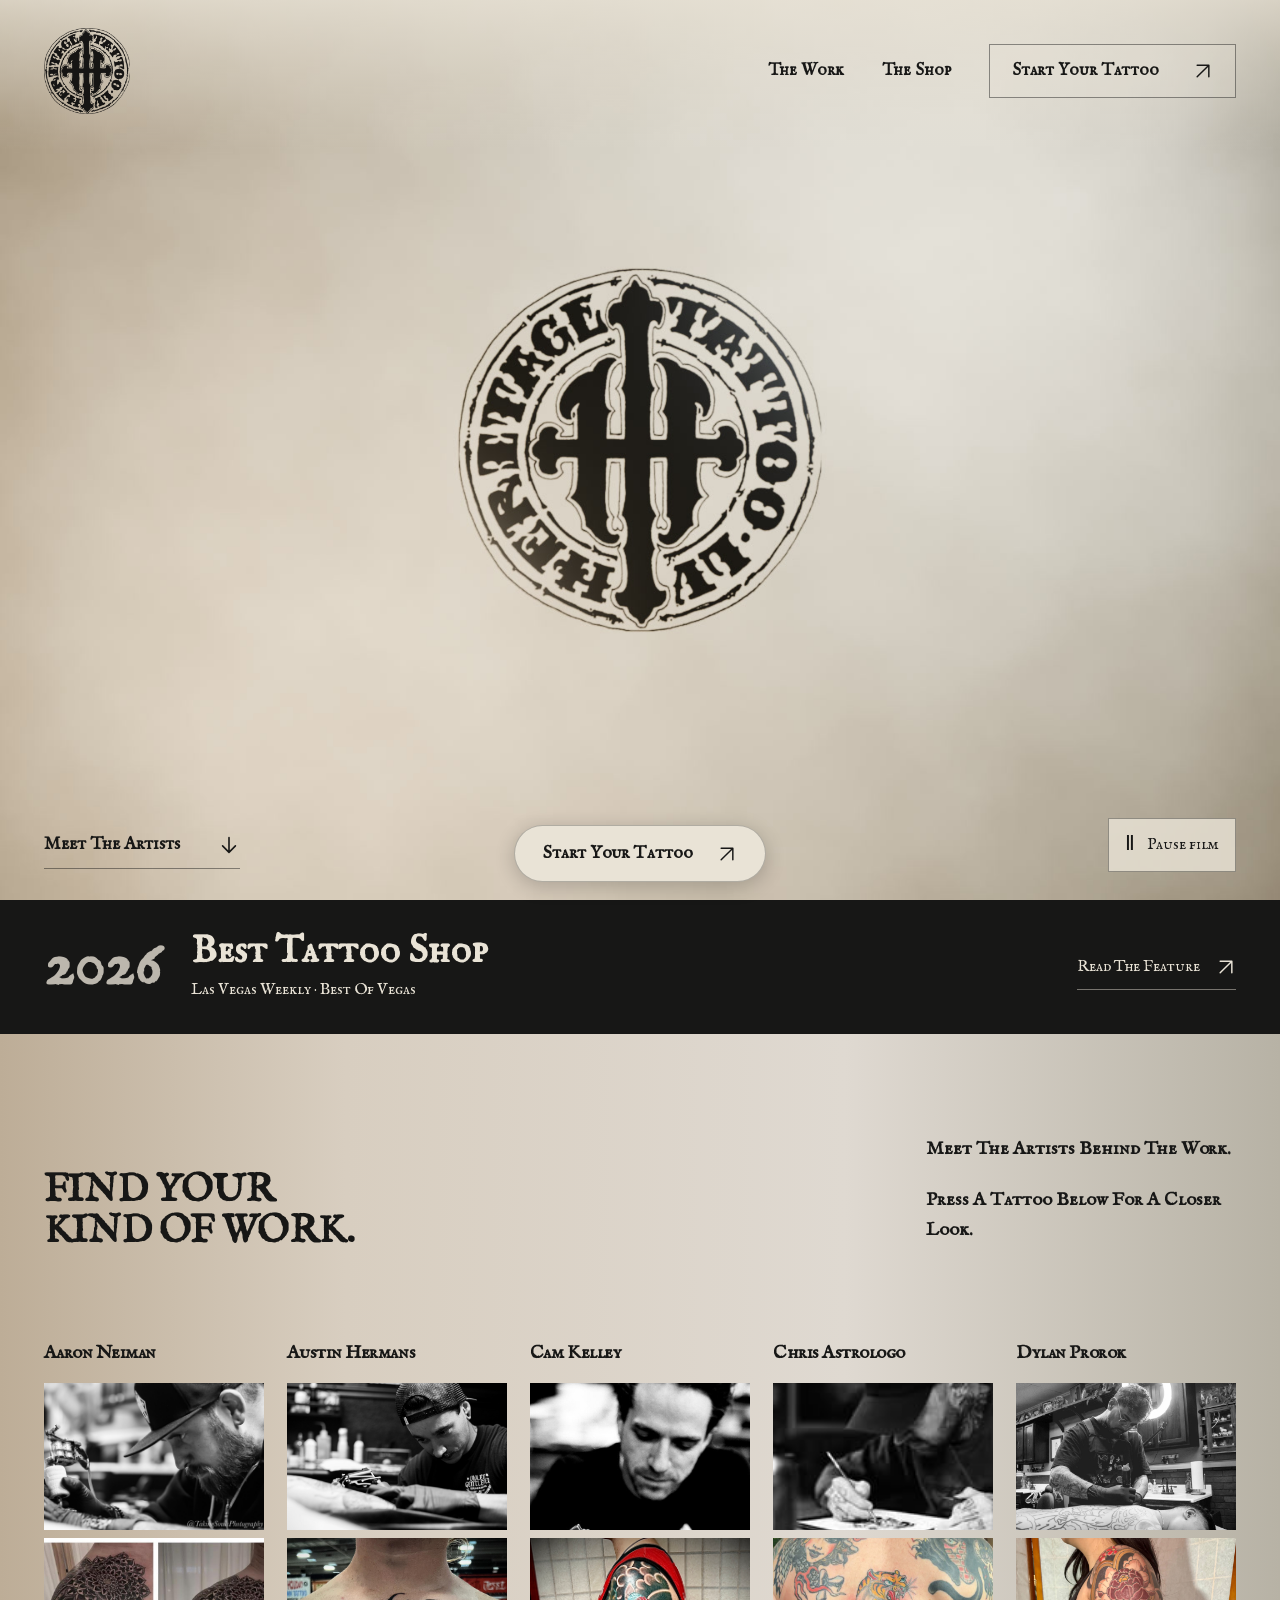
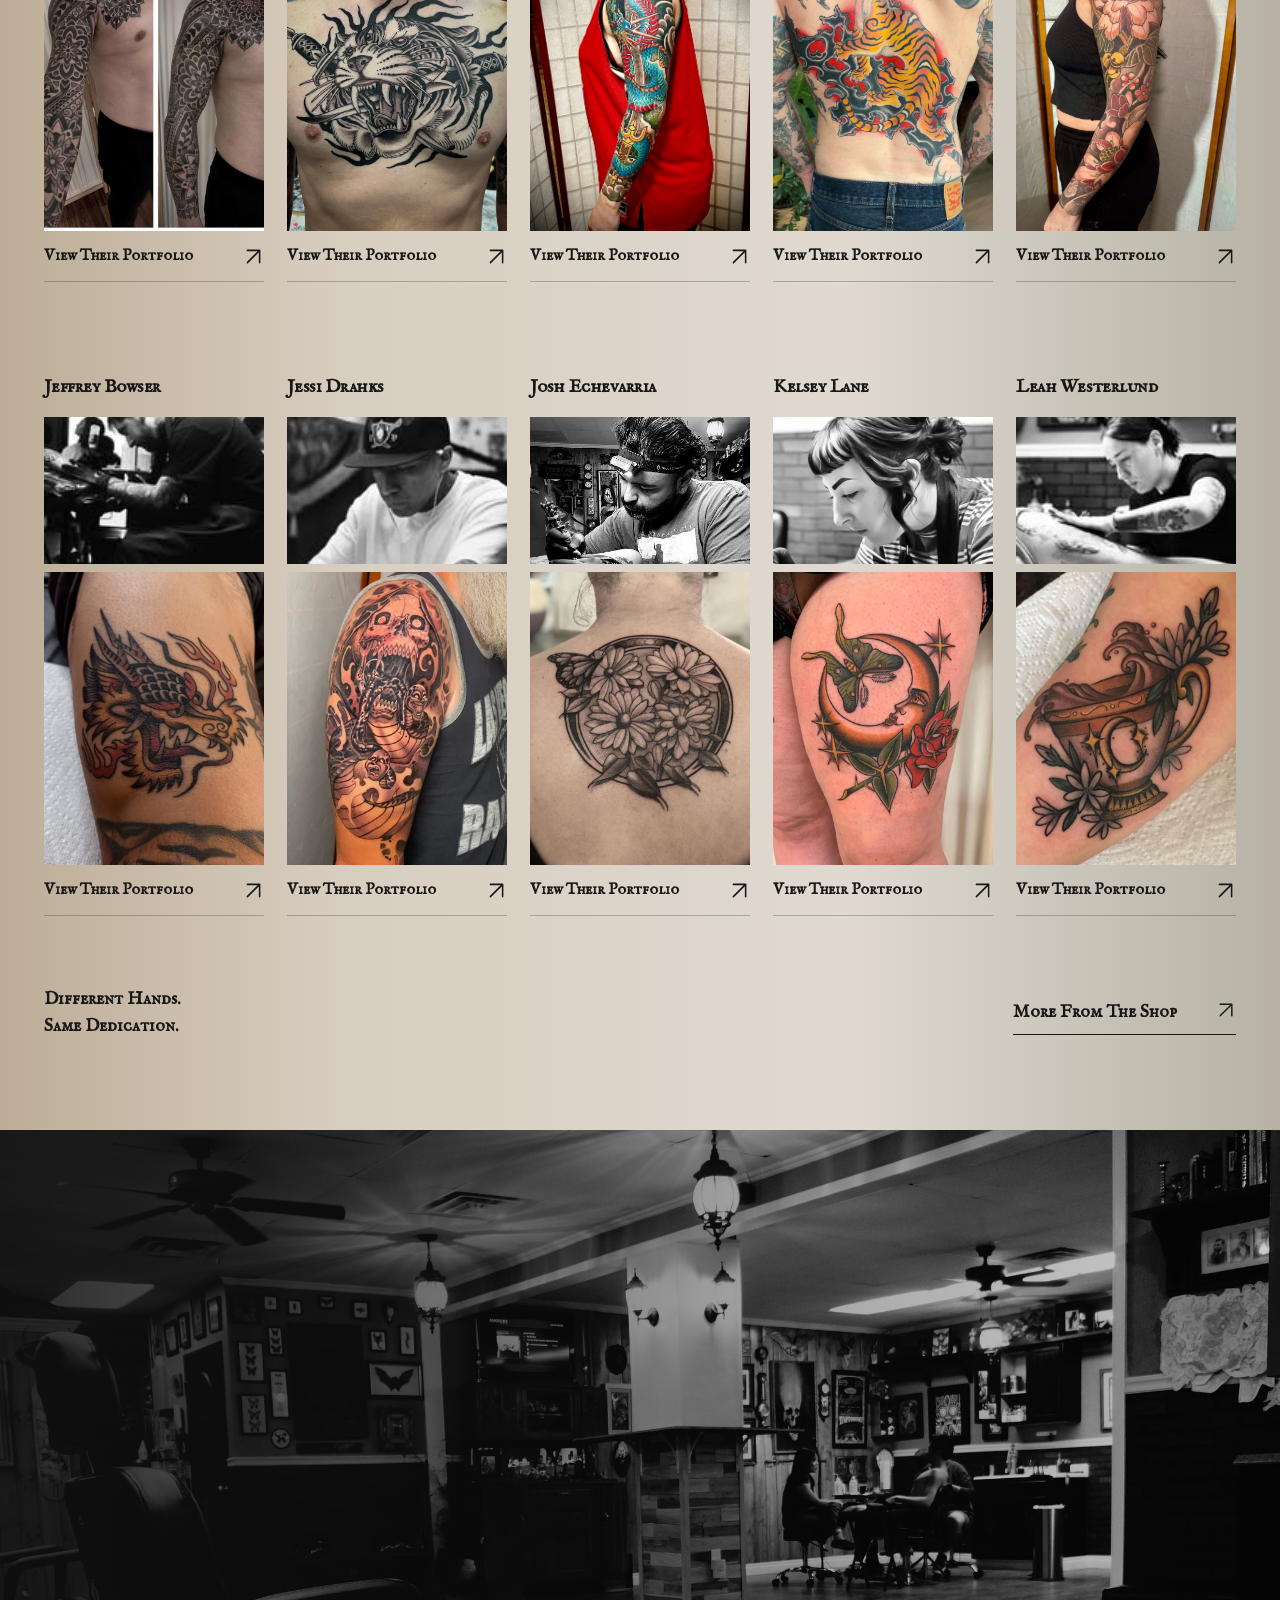
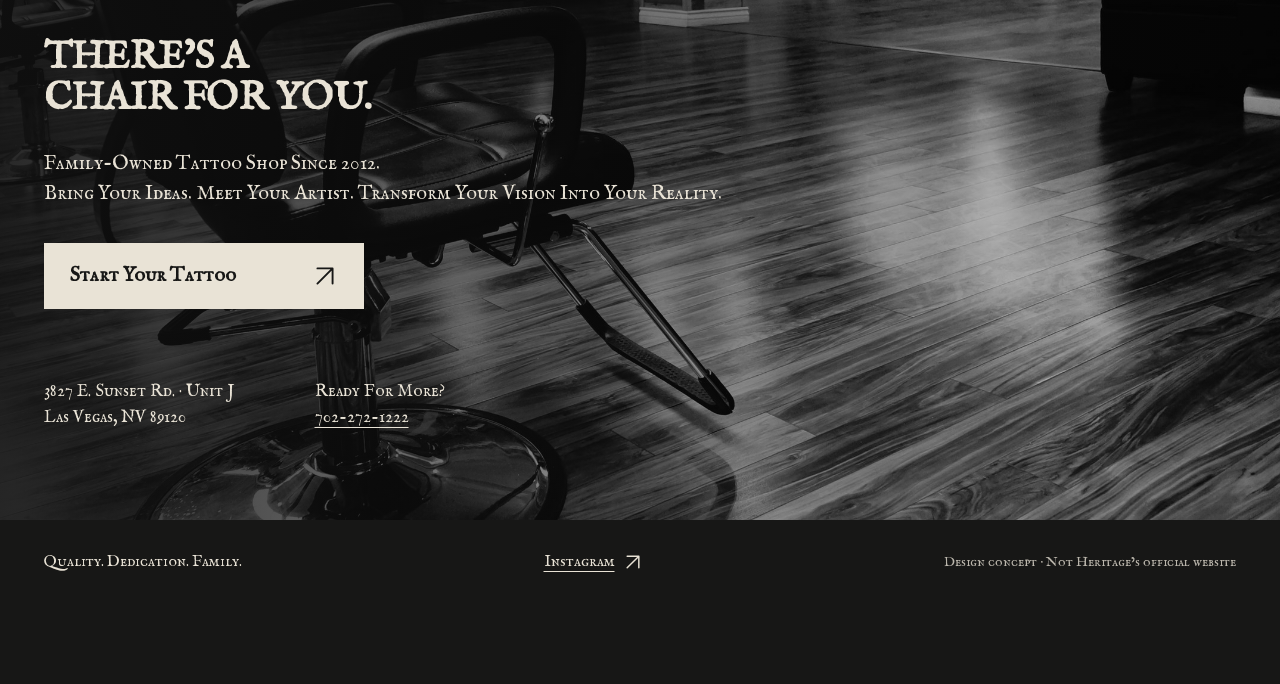
==== index.html @ d1153e32 "Add a padded logo image for shared-link previews" ====
<!doctype html>
<html lang="en">
<head>
  <meta charset="utf-8">
  <meta name="viewport" content="width=device-width, initial-scale=1">
  <meta name="robots" content="noindex,nofollow">
  <meta name="theme-color" content="#171716">
  <title>Heritage Tattoo — Made Here. Worn Forever.</title>
  <meta name="description" content="A cinematic website design concept for Heritage Tattoo, Las Vegas.">
  <meta property="og:type" content="website">
  <meta property="og:site_name" content="Heritage Tattoo">
  <meta property="og:title" content="Heritage Tattoo — Made Here. Worn Forever.">
  <meta property="og:description" content="A cinematic website design concept for Heritage Tattoo, Las Vegas.">
  <meta property="og:url" content="https://heritage.jarrettwroten.com/">
  <meta property="og:image" content="https://heritage.jarrettwroten.com/assets/heritage-share-logo-v1.png">
  <meta property="og:image:secure_url" content="https://heritage.jarrettwroten.com/assets/heritage-share-logo-v1.png">
  <meta property="og:image:type" content="image/png">
  <meta property="og:image:width" content="1730">
  <meta property="og:image:height" content="909">
  <meta property="og:image:alt" content="The complete Heritage Tattoo Las Vegas logo centered on a charcoal background.">
  <meta name="twitter:card" content="summary_large_image">
  <meta name="twitter:title" content="Heritage Tattoo — Made Here. Worn Forever.">
  <meta name="twitter:description" content="A cinematic website design concept for Heritage Tattoo, Las Vegas.">
  <meta name="twitter:image" content="https://heritage.jarrettwroten.com/assets/heritage-share-logo-v1.png">
  <meta name="twitter:image:alt" content="The complete Heritage Tattoo Las Vegas logo centered on a charcoal background.">
  <link rel="icon" href="assets/heritage-logo.png">
  <link rel="preload" href="assets/im-fell-english-sc-400.woff2" as="font" type="font/woff2" crossorigin>
  <link rel="stylesheet" href="styles.css?v=matched-headline-size-20260927">
  <script src="assets/vendor/lenis-1.3.26/dist/lenis.min.js" defer></script>
  <script src="assets/smooth-scroll.js?v=tau-041" defer></script>
  <script src="app.js?v=single-play-film-20260926" defer></script>
</head>
<body>
  <a class="skip-link" href="#work">Skip to the work</a>
  <header class="site-header">
    <a class="brand" href="#top" aria-label="Heritage Tattoo, back to top"><img src="assets/heritage-logo.png" width="590" height="593" alt="Heritage Tattoo Las Vegas"></a>
    <nav aria-label="Main navigation">
      <a href="#work">The Work</a>
      <a href="#visit">The Shop</a>
      <a class="booking-link" href="https://heritagetattoolv.com/book" target="_blank" rel="noopener">Start Your Tattoo <svg class="icon-arrow" viewBox="0 0 24 24" aria-hidden="true" focusable="false"><path d="M5 19 19 5M5 5h14v14"/></svg></a>
    </nav>
  </header>
  <main id="top">
    <section class="opening-film" aria-labelledby="opening-title">
      <div class="film-stage">
        <video id="opening-film" class="opening-film-media" autoplay muted playsinline preload="auto" controls poster="assets/opening-film/heritage-ink-poster.jpg" aria-label="An original animated ink film forming Heritage Tattoo’s official mark on paper">
          <source src="assets/opening-film/heritage-ink-opening.mp4" type="video/mp4">
        </video>
        <div class="film-top-shade" aria-hidden="true"></div>
        <div class="film-title">
          <h1 id="opening-title">MADE HERE.<br>WORN FOREVER.</h1>
          <p>Custom Tattooing in Las Vegas.<br>Quality. Dedication. Family.</p>
        </div>
        <div class="film-actions">
          <a href="#work">Meet The Artists <svg class="icon-arrow" viewBox="0 0 24 24" aria-hidden="true" focusable="false"><path d="M12 4v16m-7-7 7 7 7-7"/></svg></a>
          <button class="film-toggle" type="button" aria-label="Pause opening film" aria-pressed="false" hidden><span class="film-state-icon" aria-hidden="true">Ⅱ</span><span class="film-state-label">Pause film</span></button>
        </div>
      </div>
    </section>

    <div class="work-passage">
    <aside class="award" aria-label="Las Vegas Weekly award recognition">
      <a class="award-link" href="https://lasvegasweekly.com/news/2026/aug/27/best-tattoo-shop-heritage-tattoo/" target="_blank" rel="noopener" aria-label="Read Las Vegas Weekly’s 2026 Best Tattoo Shop recognition for Heritage Tattoo">
        <span class="award-year">2026</span>
        <span class="award-copy"><strong>Best Tattoo Shop</strong><span>Las Vegas Weekly · Best Of Vegas</span></span>
        <span class="award-source">Read The Feature <svg class="icon-arrow" viewBox="0 0 24 24" aria-hidden="true" focusable="false"><path d="M5 19 19 5M5 5h14v14"/></svg></span>
      </a>
    </aside>

    <section class="work" id="work" aria-labelledby="work-title">
      <img class="work-logo" src="assets/heritage-logo.png" width="590" height="593" alt="" aria-hidden="true">
      <div class="work-intro">
        <h2 id="work-title">FIND YOUR<br>KIND OF WORK.</h2>
        <div><p>Meet The Artists Behind The Work.</p><p>Press A Tattoo Below For A Closer Look.</p></div>
      </div>
      <div class="artist-grid">
        <article class="artist" aria-labelledby="artist-aaron">
          <h3 id="artist-aaron">Aaron Neiman</h3>
          <img class="artist-portrait" src="assets/artist-aaron.jpg" alt="Aaron Neiman concentrating on a tattoo" width="1920" height="1281" loading="lazy">
          <div class="artist-work">
            <button class="artist-detail" type="button" data-art="assets/aaron-4.jpg" data-caption="Ornamental sleeve — Aaron Neiman" aria-label="View Aaron Neiman’s ornamental sleeve in detail">
              <img src="assets/aaron-4.jpg" alt="Two views of a black ornamental sleeve by Aaron Neiman" width="911" height="916" loading="lazy">
            </button>
            <a class="artist-portfolio" href="https://heritagetattoolv.com/aaron" rel="noreferrer" aria-label="View Aaron Neiman’s portfolio">View Their Portfolio <svg class="icon-arrow" viewBox="0 0 24 24" aria-hidden="true" focusable="false"><path d="M5 19 19 5M5 5h14v14"/></svg></a>
          </div>
        </article>
        <article class="artist" aria-labelledby="artist-austin">
          <h3 id="artist-austin">Austin Hermans</h3>
          <img class="artist-portrait" src="assets/artists/austin-hermans-site-original.jpg" alt="Austin Hermans working on a tattoo" width="2894" height="1926" loading="lazy">
          <div class="artist-work">
            <button class="artist-detail" type="button" data-art="assets/artists/austin-hermans-work.jpg" data-caption="Tiger and swords — Austin Hermans" aria-label="View Austin Hermans’s tiger and swords chest tattoo in detail">
              <img src="assets/artists/austin-hermans-work.jpg" alt="A bold tiger and swords chest tattoo by Austin Hermans" width="1440" height="1644" loading="lazy">
            </button>
            <a class="artist-portfolio" href="https://www.instagram.com/okayaustinart/" rel="noreferrer" aria-label="View Austin Hermans’s portfolio">View Their Portfolio <svg class="icon-arrow" viewBox="0 0 24 24" aria-hidden="true" focusable="false"><path d="M5 19 19 5M5 5h14v14"/></svg></a>
          </div>
        </article>
        <article class="artist" aria-labelledby="artist-cam">
          <h3 id="artist-cam">Cam Kelley</h3>
          <img class="artist-portrait" style="object-position:50% 0%" src="assets/artists/cam-kelley-portrait.jpg" alt="Cam Kelley concentrating on his tattoo work" width="585" height="883" loading="lazy">
          <div class="artist-work">
            <button class="artist-detail" type="button" data-art="assets/artists/cam-kelley-work-jpeg.jpg" data-caption="Japanese dragon sleeve — Cam Kelley" aria-label="View Cam Kelley’s dragon sleeve in detail">
              <img src="assets/artists/cam-kelley-work-jpeg.jpg" alt="A turquoise and red Japanese dragon sleeve by Cam Kelley" width="1878" height="2504" loading="lazy">
            </button>
            <a class="artist-portfolio" href="https://www.cameronkelleytattoo.com/portfolio" rel="noreferrer" aria-label="View Cam Kelley’s portfolio">View Their Portfolio <svg class="icon-arrow" viewBox="0 0 24 24" aria-hidden="true" focusable="false"><path d="M5 19 19 5M5 5h14v14"/></svg></a>
          </div>
        </article>
        <article class="artist" aria-labelledby="artist-chris">
          <h3 id="artist-chris">Chris Astrologo</h3>
          <img class="artist-portrait" src="assets/artists/chris-astrologo-portrait-instagram.jpg" alt="Chris Astrologo drawing, from Heritage’s named artist highlight" width="150" height="150" loading="lazy">
          <div class="artist-work">
            <button class="artist-detail" type="button" data-art="assets/artists/chris-astrologo-work-tiger.jpg" data-caption="Tiger and rocks — Chris Astrologo" aria-label="View Chris Astrologo’s tiger back tattoo in detail">
              <img src="assets/artists/chris-astrologo-work-tiger.jpg" alt="An orange tiger, black rocks and red background tattooed on a back by Chris Astrologo" width="720" height="960" loading="lazy">
            </button>
            <a class="artist-portfolio" href="https://www.instagram.com/chrisastrologo/" rel="noreferrer" aria-label="View Chris Astrologo’s portfolio">View Their Portfolio <svg class="icon-arrow" viewBox="0 0 24 24" aria-hidden="true" focusable="false"><path d="M5 19 19 5M5 5h14v14"/></svg></a>
          </div>
        </article>
        <article class="artist" aria-labelledby="artist-dylan">
          <h3 id="artist-dylan">Dylan Prorok</h3>
          <img class="artist-portrait" src="assets/artists/dylan-prorok-portrait.webp" alt="Dylan Prorok tattooing at Heritage" width="1500" height="1000" loading="lazy">
          <div class="artist-work">
            <button class="artist-detail" type="button" data-art="assets/artists/dylan-prorok-work.jpg" data-caption="Peony and cherry blossom sleeve — Dylan Prorok" aria-label="View Dylan Prorok’s peony and cherry blossom sleeve in detail">
              <img src="assets/artists/dylan-prorok-work.jpg" alt="A peony and cherry blossom sleeve by Dylan Prorok" width="1536" height="2048" loading="lazy">
            </button>
            <a class="artist-portfolio" href="https://www.dylanprorok.com/portfolio" rel="noreferrer" aria-label="View Dylan Prorok’s portfolio">View Their Portfolio <svg class="icon-arrow" viewBox="0 0 24 24" aria-hidden="true" focusable="false"><path d="M5 19 19 5M5 5h14v14"/></svg></a>
          </div>
        </article>
        <article class="artist" aria-labelledby="artist-jeffrey">
          <h3 id="artist-jeffrey">Jeffrey Bowser</h3>
          <img class="artist-portrait" src="assets/artists/jeffrey-bowser-portrait-instagram.jpg" alt="Jeffrey Bowser at work, from Heritage’s named artist highlight" width="150" height="150" loading="lazy">
          <div class="artist-work">
            <button class="artist-detail" type="button" data-art="assets/artists/jeffrey-bowser-work-dragon.jpg" data-caption="Golden dragon — Jeffrey Bowser" aria-label="View Jeffrey Bowser’s golden dragon tattoo in detail">
              <img src="assets/artists/jeffrey-bowser-work-dragon.jpg" alt="A golden, red and black dragon head tattoo by Jeffrey Bowser" width="720" height="960" loading="lazy">
            </button>
            <a class="artist-portfolio" href="https://www.instagram.com/jckbtattoos/" rel="noreferrer" aria-label="View Jeffrey Bowser’s portfolio">View Their Portfolio <svg class="icon-arrow" viewBox="0 0 24 24" aria-hidden="true" focusable="false"><path d="M5 19 19 5M5 5h14v14"/></svg></a>
          </div>
        </article>
        <article class="artist" aria-labelledby="artist-jessi">
          <h3 id="artist-jessi">Jessi Drahks</h3>
          <img class="artist-portrait" style="object-position:50% 20%" src="assets/artists/jessi-drahks-portrait-thumb.jpg" alt="Jessi Drahks at work, from Heritage’s named artist highlight" width="150" height="150" loading="lazy">
          <div class="artist-work">
            <button class="artist-detail" type="button" data-art="assets/artists/jessi-drahks-work-candidate.jpg" data-caption="Reaper and snake cover-up — Jessi Drahks" aria-label="View Jessi Drahks’s reaper and snake tattoo in detail">
              <img src="assets/artists/jessi-drahks-work-candidate.jpg" alt="A black-and-gray reaper and snake upper-arm tattoo by Jessi Drahks" width="720" height="1280" loading="lazy">
            </button>
            <a class="artist-portfolio" href="https://www.instagram.com/jessi.drahks/" rel="noreferrer" aria-label="View Jessi Drahks’s portfolio">View Their Portfolio <svg class="icon-arrow" viewBox="0 0 24 24" aria-hidden="true" focusable="false"><path d="M5 19 19 5M5 5h14v14"/></svg></a>
          </div>
        </article>
        <article class="artist" aria-labelledby="artist-josh">
          <h3 id="artist-josh">Josh Echevarria</h3>
          <img class="artist-portrait" style="object-position:50% 20%" src="assets/artists/josh-echevarria-portrait.jpeg" alt="Josh Echevarria, also known as Josh Etch, tattooing" width="439" height="530" loading="lazy">
          <div class="artist-work">
            <button class="artist-detail" type="button" data-art="assets/artists/josh-echevarria-work.jpeg" data-caption="Flowers and butterfly — Josh Echevarria" aria-label="View Josh Echevarria’s floral back tattoo in detail">
              <img src="assets/artists/josh-echevarria-work.jpeg" alt="A floral and butterfly upper-back tattoo by Josh Echevarria" width="842" height="916" loading="lazy">
            </button>
            <a class="artist-portfolio" href="https://heritagetattoolv.com/josh" rel="noreferrer" aria-label="View Josh Echevarria’s portfolio">View Their Portfolio <svg class="icon-arrow" viewBox="0 0 24 24" aria-hidden="true" focusable="false"><path d="M5 19 19 5M5 5h14v14"/></svg></a>
          </div>
        </article>
        <article class="artist" aria-labelledby="artist-kelsey">
          <h3 id="artist-kelsey">Kelsey Lane</h3>
          <img class="artist-portrait" style="object-position:50% 20%" src="assets/artist-kelsey.jpg" alt="Kelsey Lane tattooing at Heritage" width="480" height="640" loading="lazy">
          <div class="artist-work">
            <button class="artist-detail" type="button" data-art="assets/kelsey-2.jpg" data-caption="Moon, moth & rose — Kelsey Lane" aria-label="View Kelsey Lane’s moon, moth and rose tattoo in detail">
              <img src="assets/kelsey-2.jpg" alt="A crescent moon, moth and rose tattoo by Kelsey Lane" width="687" height="916" loading="lazy">
            </button>
            <a class="artist-portfolio" href="https://heritagetattoolv.com/kelsey" rel="noreferrer" aria-label="View Kelsey Lane’s portfolio">View Their Portfolio <svg class="icon-arrow" viewBox="0 0 24 24" aria-hidden="true" focusable="false"><path d="M5 19 19 5M5 5h14v14"/></svg></a>
          </div>
        </article>
        <article class="artist" aria-labelledby="artist-leah">
          <h3 id="artist-leah">Leah Westerlund</h3>
          <img class="artist-portrait" src="assets/artists/leah-portrait-highlight-150.jpg" alt="Leah Westerlund at work, from Heritage’s named artist highlight" width="150" height="150" loading="lazy">
          <div class="artist-work">
            <button class="artist-detail" type="button" data-art="assets/artists/leah-work-jasmine-tea-full.jpg" data-caption="Jasmine tea — Leah Westerlund" aria-label="View Leah Westerlund’s jasmine tea tattoo in detail">
              <img src="assets/artists/leah-work-jasmine-tea-full.jpg" alt="A gold teacup with jasmine flowers tattooed by Leah Westerlund" width="1440" height="1440" loading="lazy">
            </button>
            <a class="artist-portfolio" href="https://www.instagram.com/westerlund.tattoos/" rel="noreferrer" aria-label="View Leah Westerlund’s portfolio">View Their Portfolio <svg class="icon-arrow" viewBox="0 0 24 24" aria-hidden="true" focusable="false"><path d="M5 19 19 5M5 5h14v14"/></svg></a>
          </div>
        </article>
      </div>
      <div class="work-outro"><p>Different Hands.<br>Same Dedication.</p><a href="https://www.instagram.com/heritagetattoolv/" target="_blank" rel="noopener">More From The Shop <svg class="icon-arrow" viewBox="0 0 24 24" aria-hidden="true" focusable="false"><path d="M5 19 19 5M5 5h14v14"/></svg></a></div>
    </section>

    </div>

    <section class="visit" id="visit" aria-labelledby="visit-title">
      <img class="visit-photo" src="assets/shop-chair.jpg" alt="The chairs, artwork and working space inside Heritage Tattoo" width="2500" height="1661" loading="lazy">
      <div class="visit-copy">
        <h2 id="visit-title">THERE’S A<br>CHAIR FOR YOU.</h2>
        <p>Family-Owned Tattoo Shop Since 2012.<br> Bring Your Ideas. Meet Your Artist. Transform Your Vision Into Your Reality.</p>
        <a class="primary-action" href="https://heritagetattoolv.com/book" target="_blank" rel="noopener">Start Your Tattoo <svg class="icon-arrow" viewBox="0 0 24 24" aria-hidden="true" focusable="false"><path d="M5 19 19 5M5 5h14v14"/></svg></a>
        <div class="visit-details"><address>3827 E. Sunset Rd. · Unit J<br>Las Vegas, NV 89120</address><p>Ready For More?<br><a href="tel:+17022721222">702-272-1222</a></p></div>
      </div>
    </section>
  </main>
  <footer><p>Quality. Dedication. Family.</p><a href="https://www.instagram.com/heritagetattoolv/" target="_blank" rel="noopener">Instagram <svg class="icon-arrow" viewBox="0 0 24 24" aria-hidden="true" focusable="false"><path d="M5 19 19 5M5 5h14v14"/></svg></a><span>Design concept · Not Heritage’s official website</span></footer>
  <a class="floating-booking" href="https://heritagetattoolv.com/book" target="_blank" rel="noopener">Start Your Tattoo <svg class="icon-arrow" viewBox="0 0 24 24" aria-hidden="true" focusable="false"><path d="M5 19 19 5M5 5h14v14"/></svg></a>
  <dialog class="art-dialog" aria-labelledby="detail-caption"><button class="dialog-close" type="button" aria-label="Close artwork detail">Close <span aria-hidden="true">×</span></button><img alt=""><p id="detail-caption"></p></dialog>
</body>
</html>
---- styles.css ----
@font-face{font-family:Barlow;src:url('assets/barlow-400.ttf') format('truetype');font-weight:400;font-display:swap}
@font-face{font-family:Barlow;src:url('assets/barlow-600.ttf') format('truetype');font-weight:600;font-display:swap}
@font-face{font-family:Barlow;src:url('assets/barlow-700.ttf') format('truetype');font-weight:700;font-display:swap}
@font-face{font-family:'Barlow Condensed';src:url('assets/barlow-condensed-700.ttf') format('truetype');font-weight:700;font-display:swap}
@font-face{font-family:'IM Fell English SC';src:url('assets/im-fell-english-sc-400.woff2') format('woff2');font-style:normal;font-weight:400;font-display:swap}
:root{--ink:#171716;--paper:#e9e3d6;--red:#9e3024;--gutter:clamp(24px,3.4vw,72px);--headline-size:clamp(30.22px,3.022vw,59.18px);color-scheme:dark}
*{box-sizing:border-box}
html{scroll-behavior:auto;scroll-padding-top:105px;scroll-padding-bottom:110px}
body{margin:0;background:var(--ink);color:var(--paper);font:400 18px/1.5 'IM Fell English SC',Georgia,serif;-webkit-font-smoothing:antialiased}
body:has(dialog[open]){overflow:hidden}
button,a{-webkit-tap-highlight-color:transparent}
button,input{font:inherit}
button{color:inherit}
a{color:inherit;text-decoration:none}
.icon-arrow{display:inline-block;width:20px;height:20px;flex-shrink:0;vertical-align:-.15em;fill:none;stroke:currentColor;stroke-width:1.75;stroke-linecap:round;stroke-linejoin:round}
button{cursor:pointer}
a:focus-visible,button:focus-visible{outline:2px solid #fff;outline-offset:6px}
button{border:0}
img{max-width:100%;display:block}
p{margin:0}
.film-title p,.work-intro>div,.work-outro,.visit-copy>p,.visit-details,.award-copy>span,.award-source,footer>p,.art-dialog>p{font-family:'IM Fell English SC',Georgia,serif}
h1,h2{font-family:'IM Fell English SC',Georgia,serif;font-weight:700;line-height:1.05;letter-spacing:-.015em;margin:0}
.skip-link{position:fixed;top:12px;left:12px;padding:12px 20px;background:var(--paper);color:var(--ink);z-index:100;transform:translateY(-150%)}
.skip-link:focus{transform:none}
.site-header{position:absolute;z-index:20;top:0;left:0;width:100%;padding:28px var(--gutter);display:flex;align-items:center;justify-content:space-between;gap:28px}
.brand{display:block;flex-shrink:0;width:86px}
.brand img{width:100%;height:auto}
nav{display:flex;align-items:center;gap:38px;font-size:17px;font-weight:600}
nav a{white-space:nowrap}
nav a:not(.booking-link){padding:12px 0;border-bottom:1px solid transparent;transition:border-color .2s}
nav a:not(.booking-link):hover{border-color:var(--paper)}
.booking-link{border:1px solid #e9e3d68c;padding:13px 22px;display:flex;gap:34px;align-items:center;background:#1717163b}
.booking-link:hover{background:var(--paper);color:var(--ink)}
.work-passage{background:linear-gradient(90deg,#bdad97 0%,#d8cec0 27%,#dfd9d1 66%,#b7b2a5 100%);color:var(--ink)}
.work{position:relative;isolation:isolate;clip-path:inset(0);padding:100px var(--gutter) 90px;background:transparent;color:var(--ink)}
/* Viewport-fixed, but painted only inside this section; content scrolls above it. */
.work-logo{position:fixed;left:50%;top:50%;width:min(70vw,64vh,560px);max-width:none;height:auto;transform:translate(-50%,-50%);filter:invert(1);opacity:.14;z-index:-1;pointer-events:none;user-select:none}
.work a:focus-visible,.work button:focus-visible{outline-color:var(--ink)}
.work-intro{display:flex;align-items:flex-end;justify-content:space-between;gap:60px;margin-bottom:66px}
.work-intro h2{font-size:var(--headline-size);line-height:1.05;max-width:65%}
.work-intro>div{max-width:310px;font-size:19px;font-weight:700;line-height:1.6;padding-bottom:7px}
.work-intro p+p{margin-top:20px}
.artist-grid{display:grid;grid-template-columns:repeat(5,minmax(0,1fr));column-gap:clamp(18px,1.8vw,34px);row-gap:70px}
.artist{min-width:0}
.artist h3{font:600 clamp(19px,1.4vw,26px)/1.25 'IM Fell English SC',Georgia,serif;letter-spacing:-.025em;margin:0 0 17px;min-height:2.5em;display:flex;align-items:flex-end}
.artist-portrait{width:100%;height:auto;aspect-ratio:3/2;object-fit:cover;filter:grayscale(1);background:#d8d2c5}
.artist-work{display:block;width:100%;background:none;padding:0;margin-top:8px;text-align:left;color:var(--ink)}
.artist-detail{display:block;width:100%;padding:0;background:none}
.artist-detail>img{display:block;width:100%;height:auto;aspect-ratio:3/4;object-fit:cover;object-position:50% 50%;background:#d8d2c5}
.artist-portfolio{display:flex;justify-content:space-between;align-items:center;font-size:16px;font-weight:600;padding:13px 0;border-bottom:1px solid #17171640;min-height:48px}
.artist-portfolio>.icon-arrow{width:21px;height:21px;transition:transform .2s}
.artist-portfolio:hover>.icon-arrow{transform:translate(3px,-3px)}
.artist-portfolio:hover{border-color:var(--ink)}
.work-outro{margin-top:70px;display:flex;justify-content:space-between;gap:30px;align-items:center;font-size:18px;font-weight:700}
.work-outro a{border-bottom:1px solid var(--ink);padding:8px 0}
.work-outro a .icon-arrow{margin-left:35px}
.visit{min-height:930px;height:110svh;position:relative;display:flex;align-items:flex-end;padding:90px var(--gutter);overflow:hidden;isolation:isolate}
.visit-photo{position:absolute;inset:0;width:100%;height:100%;object-fit:cover;object-position:60% 50%;z-index:-2}
.visit:after{content:'';position:absolute;inset:0;z-index:-1;background:linear-gradient(90deg,#101010e5, #10101060 60%,#10101035)}
.visit h2{font-size:var(--headline-size);line-height:1.05}
.visit-copy>p{margin-top:30px;font-size:20px;line-height:1.5}
.primary-action{background:var(--paper);color:var(--ink);display:inline-flex;align-items:center;justify-content:space-between;gap:76px;padding:18px 26px;margin-top:34px;font-size:20px;font-weight:600;transition:background .2s,color .2s}
.primary-action:hover{background:#b34233;color:#fff}
.primary-action .icon-arrow{width:26px;height:26px}
.visit-details{display:flex;gap:80px;margin-top:70px;font-size:17px;line-height:1.5}
address{font-style:normal}
.visit-details a{text-decoration:underline;text-underline-offset:5px}
footer{padding:30px var(--gutter) calc(110px + env(safe-area-inset-bottom,0px));display:flex;justify-content:space-between;align-items:center;gap:26px;font-size:16px}
footer span{font-size:14px;color:#bcb7ad}
footer a{display:inline-flex;align-items:center;gap:8px;text-decoration:underline;text-underline-offset:5px}
.art-dialog{position:fixed;inset:0;width:100vw;max-width:none;height:100svh;max-height:none;margin:0;padding:65px 30px 25px;border:0;background:#151514;color:var(--paper)}
.art-dialog[open]{display:flex;flex-direction:column;align-items:center;justify-content:center;gap:18px}
.art-dialog::backdrop{background:#151514}
.art-dialog>img{max-height:calc(100svh - 150px);max-width:100%;width:auto;height:auto;object-fit:contain}
.art-dialog>p{font-size:17px;text-align:center}
.dialog-close{position:absolute;right:30px;top:15px;font-size:18px;display:flex;align-items:center;gap:24px;min-height:44px;padding:0 14px;background:none}
.dialog-close span{font-size:34px}
@media(max-width:1100px){.brand{width:70px}nav{gap:24px}.work-intro{gap:40px}.work-intro>div{max-width:260px;font-size:18px}.artist-grid{grid-template-columns:repeat(3,minmax(0,1fr));gap:45px 24px}.artist h3{font-size:22px}.visit{height:100svh;min-height:800px}}
@media(max-width:700px){
  html{scroll-padding-top:20px}
  .site-header{padding:20px;gap:15px}.brand{width:64px}nav{gap:18px;font-size:16px}nav>a:first-child,nav>a:nth-child(2){display:none}.booking-link{padding:11px 16px;gap:25px}
  .work{padding:70px 23px 55px}.work-intro{display:block;margin-bottom:44px}.work-intro h2{max-width:100%;line-height:1.05}.work-intro>div{max-width:100%;font-size:18px;margin-top:25px}.work-intro p+p{margin-top:12px}
  .artist-grid{grid-template-columns:repeat(2,minmax(0,1fr));gap:34px 16px}.artist h3{font-size:18px;margin-bottom:12px;min-height:2.5em}.artist-work{margin-top:6px}.artist-portfolio{font-size:16px;padding:10px 0;gap:4px}.artist-portfolio>.icon-arrow{width:20px;height:20px}
  .work-outro{margin-top:40px;align-items:start;flex-direction:column;gap:18px;font-size:17px}.work-outro p{max-width:230px}
  .visit{min-height:860px;height:110svh;padding:65px 23px}.visit-photo{object-position:29% 50%}.visit:after{background:linear-gradient(#10101040,#101010a8 28%,#101010e0)}.visit-copy>p{font-size:18px;margin-top:25px}.primary-action{font-size:18px;margin-top:28px;width:100%;padding:16px 21px}.visit-details{display:block;margin-top:40px;font-size:16px}.visit-details p{margin-top:20px}
  footer{padding:28px 23px calc(110px + env(safe-area-inset-bottom,0px));align-items:flex-start;flex-wrap:wrap;font-size:16px;gap:18px}footer span{flex-basis:100%;font-size:14px}
  .art-dialog{padding:70px 16px 25px}.art-dialog>p{font-size:16px}.dialog-close{right:14px}
}

/* The first beat is one authored full-screen film. No photo compositor. */
.site-header{color:var(--ink)}
.site-header .brand img{filter:invert(1)}
.site-header .booking-link{border-color:#17171675;background:#e9e3d62e}
.site-header .booking-link:hover{background:var(--ink);color:var(--paper)}
.site-header nav a:not(.booking-link):hover{border-color:var(--ink)}
.opening-film{background:var(--paper);color:var(--ink);position:relative;overflow-anchor:none}
.film-stage{position:relative;height:100svh;min-height:680px;overflow:hidden;isolation:isolate}
.opening-film-media{display:block;position:absolute;inset:0;width:100%;height:100%;object-fit:cover;object-position:50% 50%;z-index:-2}
.film-top-shade{position:absolute;inset:0 0 auto;height:150px;background:linear-gradient(#e9e3d6cc,transparent);z-index:-1;pointer-events:none}
.film-title{position:absolute;left:var(--gutter);bottom:118px;max-width:45%;opacity:0;transition:opacity .35s linear}
.film-resolved .film-title{opacity:1}
.film-title h1{font-size:var(--headline-size);line-height:1.05}
.film-title p{font-size:18px;line-height:1.5;margin-top:22px}
.film-actions{position:absolute;left:var(--gutter);right:var(--gutter);bottom:28px;display:flex;align-items:center;justify-content:space-between;gap:24px}
.film-actions>a{display:flex;align-items:center;gap:38px;min-height:48px;border-bottom:1px solid #17171675;font-size:18px;font-weight:600}
.film-actions>a .icon-arrow{width:22px;height:22px}
.film-toggle{display:flex;align-items:center;gap:12px;font-size:16px;min-height:48px;padding:11px 16px;background:#e9e3d6cf;border:1px solid #17171665;color:var(--ink)}
.film-toggle[hidden]{display:none}
.film-state-icon{font-size:20px}
.opening-film :focus-visible,.site-header :focus-visible{outline-color:var(--ink)}
@media(max-width:850px){
  :root{--headline-size:25.18px}
  .film-stage{min-height:660px}
  .film-title{left:24px;right:24px;bottom:96px;max-width:none}
  .film-title h1{line-height:1.05}
  .film-title p{font-size:16px;line-height:1.4;margin-top:12px}
  .film-actions{left:24px;right:24px;top:108px;bottom:auto;gap:15px}
  .film-actions>a{font-size:16px;gap:15px}
  .film-toggle{font-size:16px;padding:10px 12px;gap:9px}
}

/* The award leads into the artists without covering the opening film. */
.award{background:var(--ink);color:var(--paper);padding:32px var(--gutter)}
.award-link{display:grid;grid-template-columns:auto 1fr auto;align-items:center;gap:30px;max-width:1440px;margin:auto}
.award-year{font:700 64px/1 'IM Fell English SC',Georgia,serif;color:#bcb7ad}
.award-copy{display:flex;flex-direction:column;gap:6px}
.award-copy strong{font:700 clamp(30px,3vw,44px)/1.05 'IM Fell English SC',Georgia,serif}
.award-copy>span{font-size:16px}
.award-source{display:inline-flex;align-items:center;gap:16px;font-size:16px;padding:10px 0;border-bottom:1px solid #e9e3d675}
.award-link:hover .award-source{border-color:var(--paper)}
.floating-booking{position:fixed;z-index:40;left:50%;bottom:calc(18px + env(safe-area-inset-bottom,0px));transform:translateX(-50%);display:inline-flex;align-items:center;justify-content:center;gap:24px;min-height:56px;max-width:calc(100vw - 40px);padding:14px 28px;border:1px solid #17171645;border-radius:999px;background:var(--paper);color:var(--ink);font-size:18px;font-weight:600;white-space:nowrap;box-shadow:0 4px 20px #0003;transition:background .2s,color .2s}
.floating-booking:hover{background:var(--ink);color:var(--paper);border-color:var(--paper)}
.floating-booking:focus-visible{outline-color:var(--red);outline-offset:4px}
body:has(dialog[open]) .floating-booking{visibility:hidden;pointer-events:none}
@media(max-width:700px){
  .award{padding:28px 23px}
  .award-link{grid-template-columns:auto 1fr;gap:14px 20px}
  .award-year{font-size:52px}
  .award-copy strong{font-size:30px}
  .award-source{grid-column:1/-1;justify-self:start}
  .film-title{bottom:calc(80px + env(safe-area-inset-bottom,0px))}
  .floating-booking{bottom:calc(12px + env(safe-area-inset-bottom,0px));font-size:17px;gap:22px;min-height:54px;padding:13px 25px}
}
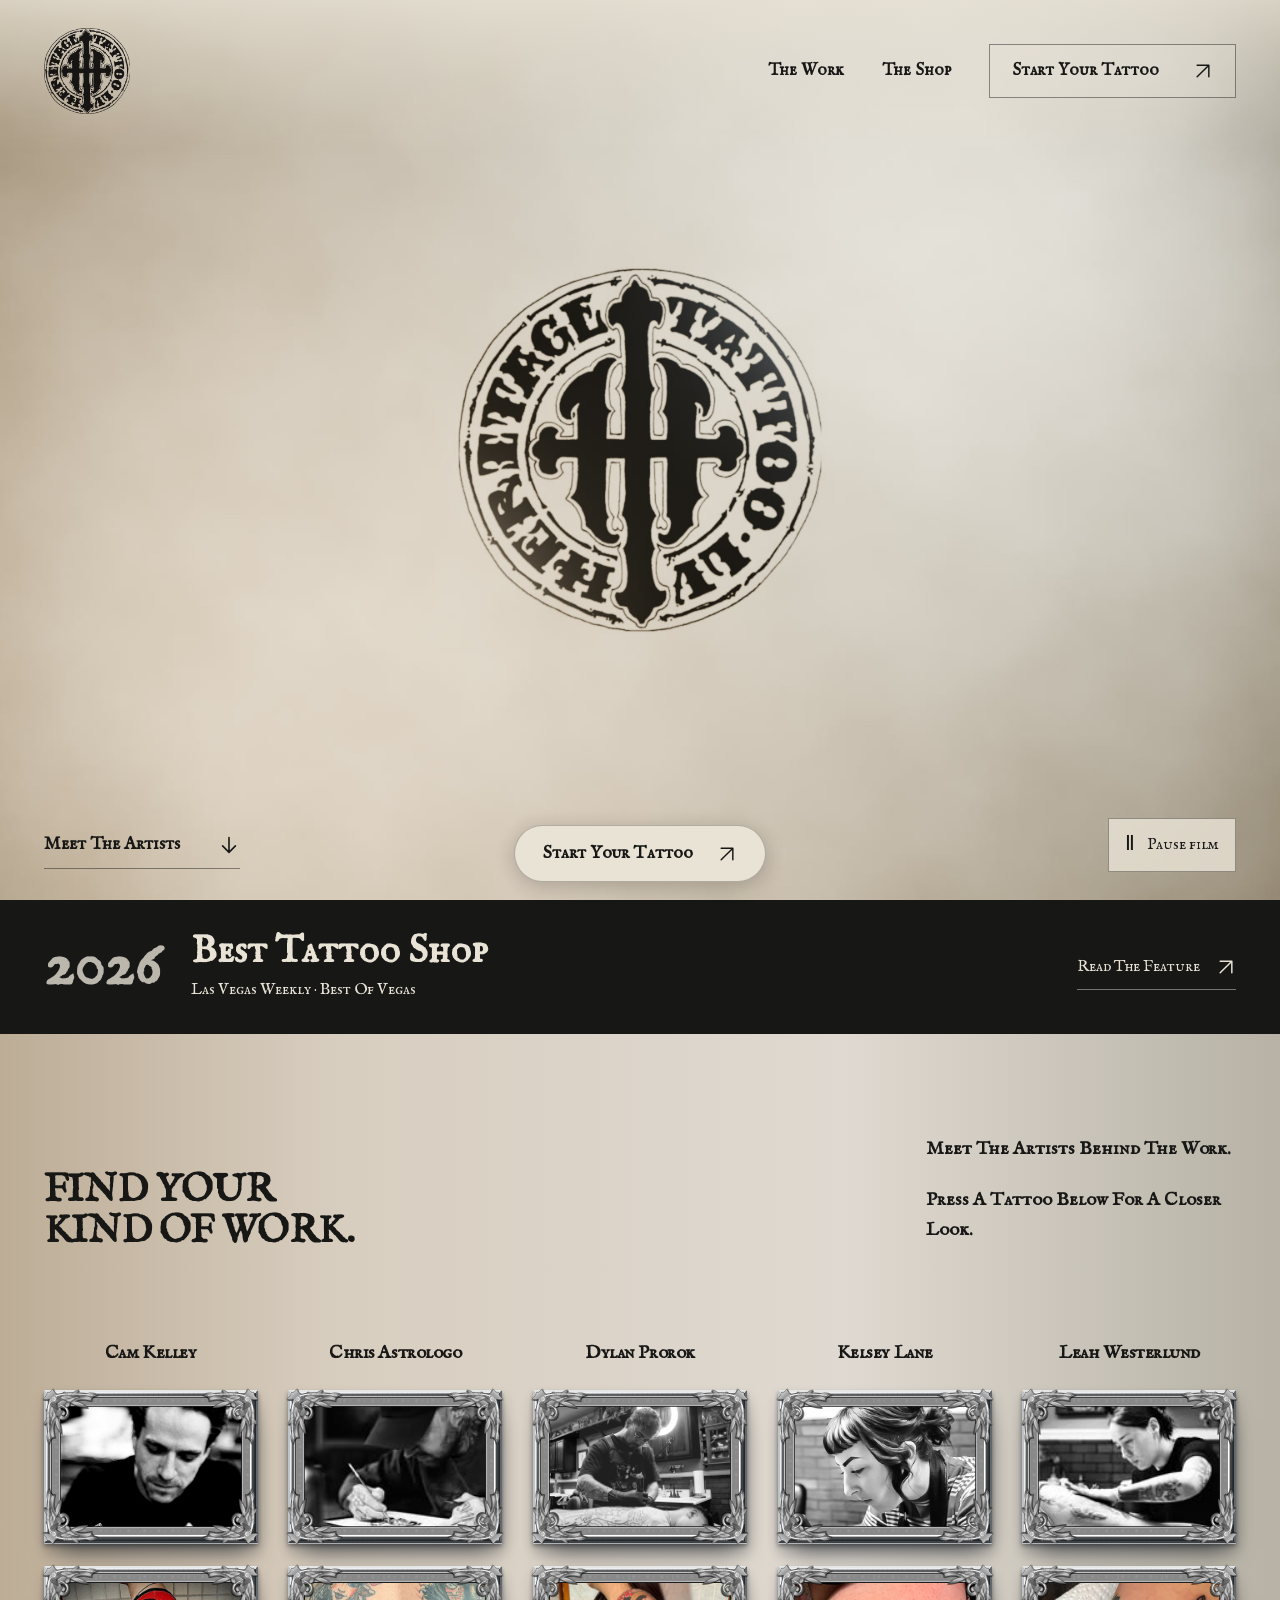
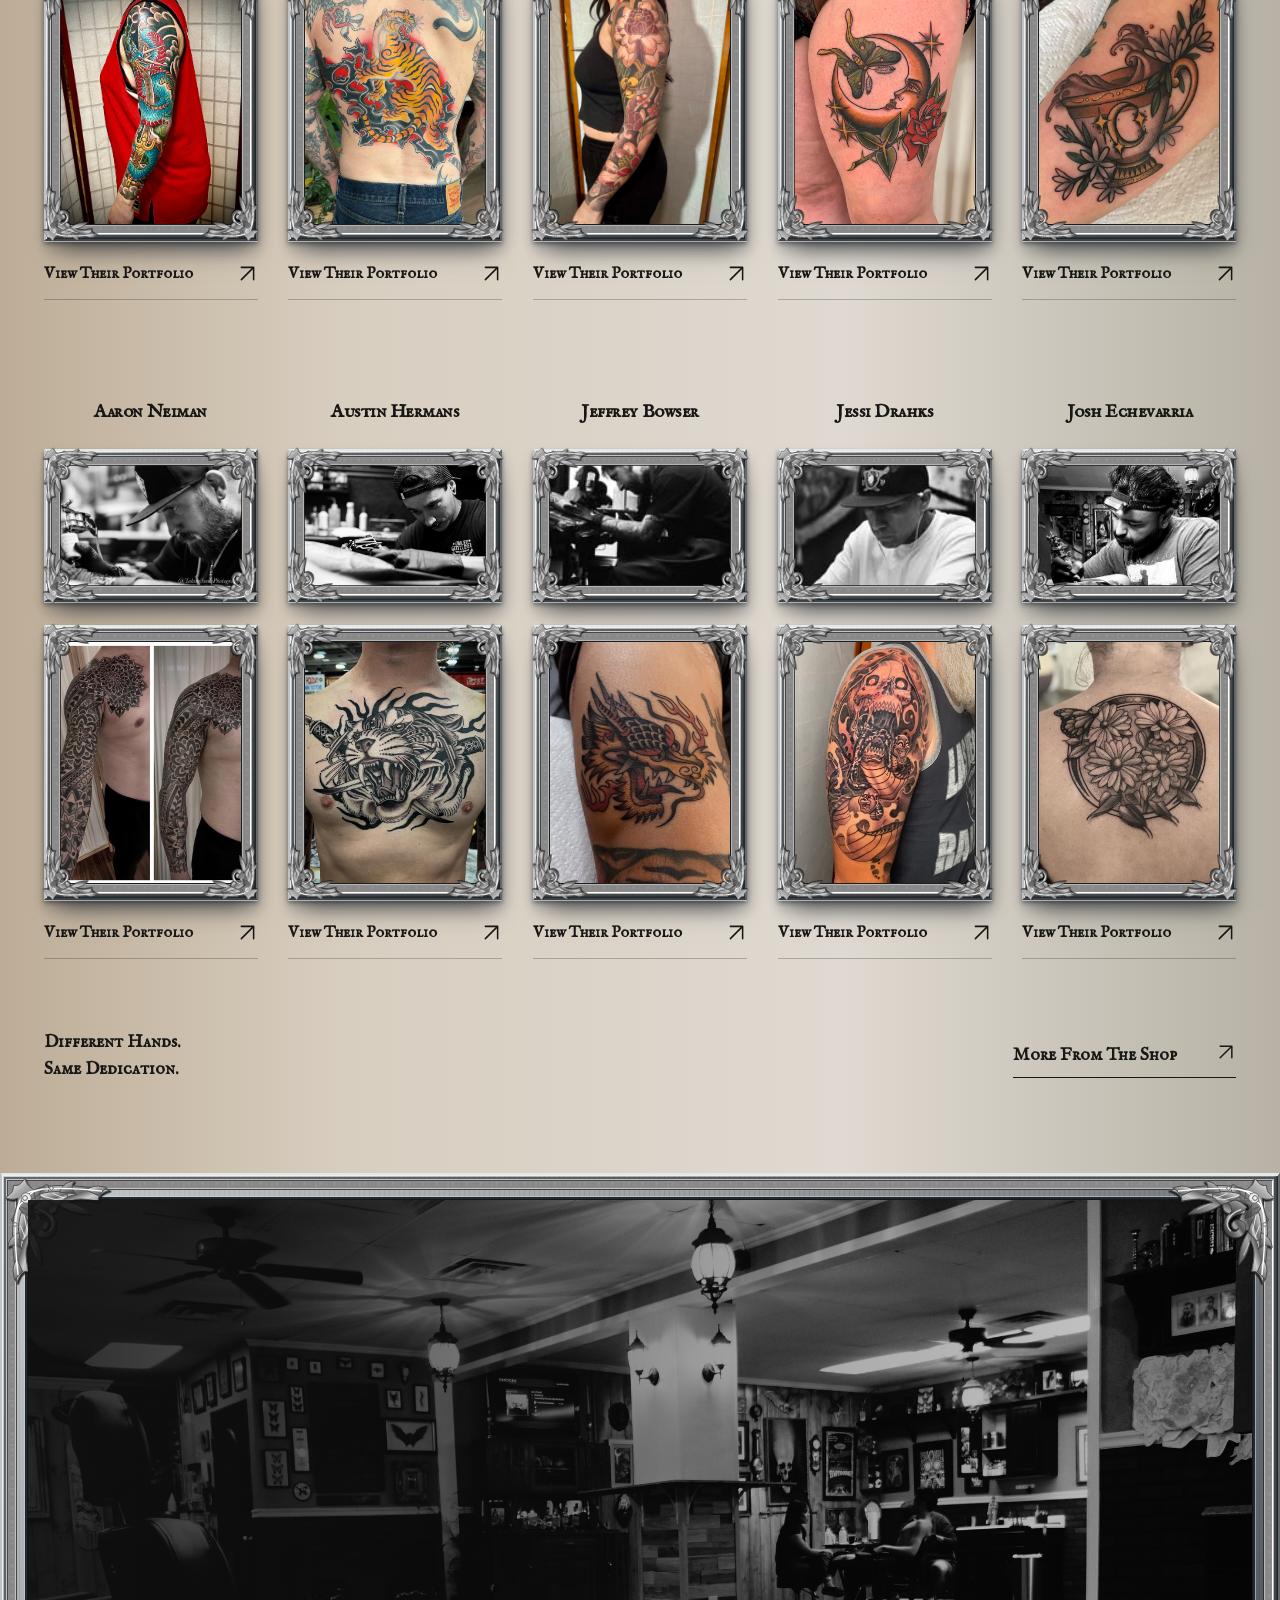
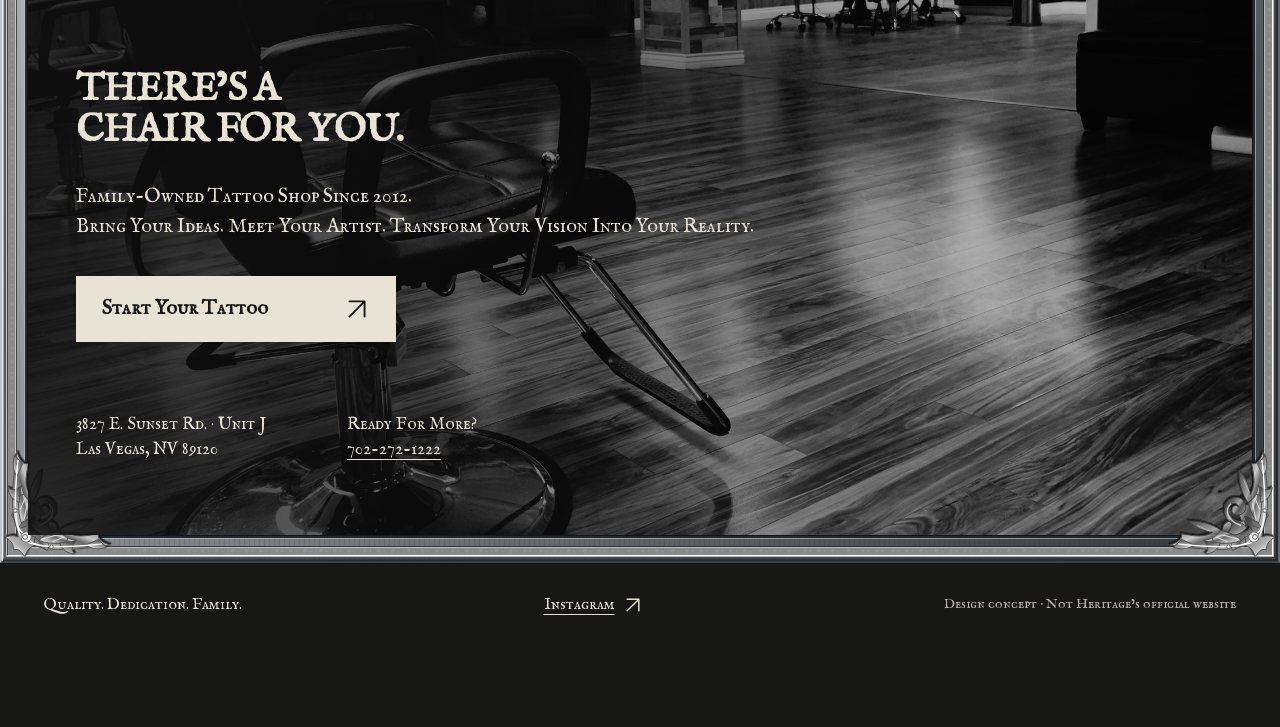
==== commit 034978af: "Promote approved silver-framed design to homepage" ====
--- a/index.html
+++ b/index.html
@@ -26,11 +26,12 @@
   <link rel="icon" href="assets/heritage-logo.png">
   <link rel="preload" href="assets/im-fell-english-sc-400.woff2" as="font" type="font/woff2" crossorigin>
   <link rel="stylesheet" href="styles.css?v=matched-headline-size-20260927">
+  <link rel="stylesheet" href="framed.css?v=edge-frame-roster-20260927">
   <script src="assets/vendor/lenis-1.3.26/dist/lenis.min.js" defer></script>
   <script src="assets/smooth-scroll.js?v=tau-041" defer></script>
   <script src="app.js?v=single-play-film-20260926" defer></script>
 </head>
-<body>
+<body class="framed-draft">
   <a class="skip-link" href="#work">Skip to the work</a>
   <header class="site-header">
     <a class="brand" href="#top" aria-label="Heritage Tattoo, back to top"><img src="assets/heritage-logo.png" width="590" height="593" alt="Heritage Tattoo Las Vegas"></a>
@@ -49,7 +50,7 @@
         <div class="film-top-shade" aria-hidden="true"></div>
         <div class="film-title">
           <h1 id="opening-title">MADE HERE.<br>WORN FOREVER.</h1>
-          <p>Custom Tattooing in Las Vegas.<br>Quality. Dedication. Family.</p>
+          <p>Custom Tattooing in Las Vegas since 2012.<br>Quality. Dedication. Family.</p>
         </div>
         <div class="film-actions">
           <a href="#work">Meet The Artists <svg class="icon-arrow" viewBox="0 0 24 24" aria-hidden="true" focusable="false"><path d="M12 4v16m-7-7 7 7 7-7"/></svg></a>
@@ -74,11 +75,61 @@
         <div><p>Meet The Artists Behind The Work.</p><p>Press A Tattoo Below For A Closer Look.</p></div>
       </div>
       <div class="artist-grid">
+        <article class="artist" aria-labelledby="artist-cam">
+          <h3 id="artist-cam">Cam Kelley</h3>
+          <div class="picture-frame portrait-frame"><img class="artist-portrait" style="object-position:50% 0%" src="assets/artists/cam-kelley-portrait.jpg" alt="Cam Kelley concentrating on his tattoo work" width="585" height="883" loading="lazy"></div>
+          <div class="artist-work">
+            <button class="artist-detail picture-frame work-frame" type="button" data-art="assets/artists/cam-kelley-work-jpeg.jpg" data-caption="Japanese dragon sleeve — Cam Kelley" aria-label="View Cam Kelley’s dragon sleeve in detail">
+              <img src="assets/artists/cam-kelley-work-jpeg.jpg" alt="A turquoise and red Japanese dragon sleeve by Cam Kelley" width="1878" height="2504" loading="lazy">
+            </button>
+            <a class="artist-portfolio" href="https://www.cameronkelleytattoo.com/portfolio" rel="noreferrer" aria-label="View Cam Kelley’s portfolio">View Their Portfolio <svg class="icon-arrow" viewBox="0 0 24 24" aria-hidden="true" focusable="false"><path d="M5 19 19 5M5 5h14v14"/></svg></a>
+          </div>
+        </article>
+        <article class="artist" aria-labelledby="artist-chris">
+          <h3 id="artist-chris">Chris Astrologo</h3>
+          <div class="picture-frame portrait-frame"><img class="artist-portrait" src="assets/artists/chris-astrologo-portrait-instagram.jpg" alt="Chris Astrologo drawing, from Heritage’s named artist highlight" width="150" height="150" loading="lazy"></div>
+          <div class="artist-work">
+            <button class="artist-detail picture-frame work-frame" type="button" data-art="assets/artists/chris-astrologo-work-tiger.jpg" data-caption="Tiger and rocks — Chris Astrologo" aria-label="View Chris Astrologo’s tiger back tattoo in detail">
+              <img src="assets/artists/chris-astrologo-work-tiger.jpg" alt="An orange tiger, black rocks and red background tattooed on a back by Chris Astrologo" width="720" height="960" loading="lazy">
+            </button>
+            <a class="artist-portfolio" href="https://www.instagram.com/chrisastrologo/" rel="noreferrer" aria-label="View Chris Astrologo’s portfolio">View Their Portfolio <svg class="icon-arrow" viewBox="0 0 24 24" aria-hidden="true" focusable="false"><path d="M5 19 19 5M5 5h14v14"/></svg></a>
+          </div>
+        </article>
+        <article class="artist" aria-labelledby="artist-dylan">
+          <h3 id="artist-dylan">Dylan Prorok</h3>
+          <div class="picture-frame portrait-frame"><img class="artist-portrait" src="assets/artists/dylan-prorok-portrait.webp" alt="Dylan Prorok tattooing at Heritage" width="1500" height="1000" loading="lazy"></div>
+          <div class="artist-work">
+            <button class="artist-detail picture-frame work-frame" type="button" data-art="assets/artists/dylan-prorok-work.jpg" data-caption="Peony and cherry blossom sleeve — Dylan Prorok" aria-label="View Dylan Prorok’s peony and cherry blossom sleeve in detail">
+              <img src="assets/artists/dylan-prorok-work.jpg" alt="A peony and cherry blossom sleeve by Dylan Prorok" width="1536" height="2048" loading="lazy">
+            </button>
+            <a class="artist-portfolio" href="https://www.dylanprorok.com/portfolio" rel="noreferrer" aria-label="View Dylan Prorok’s portfolio">View Their Portfolio <svg class="icon-arrow" viewBox="0 0 24 24" aria-hidden="true" focusable="false"><path d="M5 19 19 5M5 5h14v14"/></svg></a>
+          </div>
+        </article>
+        <article class="artist" aria-labelledby="artist-kelsey">
+          <h3 id="artist-kelsey">Kelsey Lane</h3>
+          <div class="picture-frame portrait-frame"><img class="artist-portrait" style="object-position:50% 20%" src="assets/artist-kelsey.jpg" alt="Kelsey Lane tattooing at Heritage" width="480" height="640" loading="lazy"></div>
+          <div class="artist-work">
+            <button class="artist-detail picture-frame work-frame" type="button" data-art="assets/kelsey-2.jpg" data-caption="Moon, moth & rose — Kelsey Lane" aria-label="View Kelsey Lane’s moon, moth and rose tattoo in detail">
+              <img src="assets/kelsey-2.jpg" alt="A crescent moon, moth and rose tattoo by Kelsey Lane" width="687" height="916" loading="lazy">
+            </button>
+            <a class="artist-portfolio" href="https://heritagetattoolv.com/kelsey" rel="noreferrer" aria-label="View Kelsey Lane’s portfolio">View Their Portfolio <svg class="icon-arrow" viewBox="0 0 24 24" aria-hidden="true" focusable="false"><path d="M5 19 19 5M5 5h14v14"/></svg></a>
+          </div>
+        </article>
+        <article class="artist" aria-labelledby="artist-leah">
+          <h3 id="artist-leah">Leah Westerlund</h3>
+          <div class="picture-frame portrait-frame"><img class="artist-portrait" src="assets/artists/leah-portrait-highlight-150.jpg" alt="Leah Westerlund at work, from Heritage’s named artist highlight" width="150" height="150" loading="lazy"></div>
+          <div class="artist-work">
+            <button class="artist-detail picture-frame work-frame" type="button" data-art="assets/artists/leah-work-jasmine-tea-full.jpg" data-caption="Jasmine tea — Leah Westerlund" aria-label="View Leah Westerlund’s jasmine tea tattoo in detail">
+              <img src="assets/artists/leah-work-jasmine-tea-full.jpg" alt="A gold teacup with jasmine flowers tattooed by Leah Westerlund" width="1440" height="1440" loading="lazy">
+            </button>
+            <a class="artist-portfolio" href="https://www.instagram.com/westerlund.tattoos/" rel="noreferrer" aria-label="View Leah Westerlund’s portfolio">View Their Portfolio <svg class="icon-arrow" viewBox="0 0 24 24" aria-hidden="true" focusable="false"><path d="M5 19 19 5M5 5h14v14"/></svg></a>
+          </div>
+        </article>
         <article class="artist" aria-labelledby="artist-aaron">
           <h3 id="artist-aaron">Aaron Neiman</h3>
-          <img class="artist-portrait" src="assets/artist-aaron.jpg" alt="Aaron Neiman concentrating on a tattoo" width="1920" height="1281" loading="lazy">
+          <div class="picture-frame portrait-frame"><img class="artist-portrait" src="assets/artist-aaron.jpg" alt="Aaron Neiman concentrating on a tattoo" width="1920" height="1281" loading="lazy"></div>
           <div class="artist-work">
-            <button class="artist-detail" type="button" data-art="assets/aaron-4.jpg" data-caption="Ornamental sleeve — Aaron Neiman" aria-label="View Aaron Neiman’s ornamental sleeve in detail">
+            <button class="artist-detail picture-frame work-frame" type="button" data-art="assets/aaron-4.jpg" data-caption="Ornamental sleeve — Aaron Neiman" aria-label="View Aaron Neiman’s ornamental sleeve in detail">
               <img src="assets/aaron-4.jpg" alt="Two views of a black ornamental sleeve by Aaron Neiman" width="911" height="916" loading="lazy">
             </button>
             <a class="artist-portfolio" href="https://heritagetattoolv.com/aaron" rel="noreferrer" aria-label="View Aaron Neiman’s portfolio">View Their Portfolio <svg class="icon-arrow" viewBox="0 0 24 24" aria-hidden="true" focusable="false"><path d="M5 19 19 5M5 5h14v14"/></svg></a>
@@ -86,49 +137,19 @@
         </article>
         <article class="artist" aria-labelledby="artist-austin">
           <h3 id="artist-austin">Austin Hermans</h3>
-          <img class="artist-portrait" src="assets/artists/austin-hermans-site-original.jpg" alt="Austin Hermans working on a tattoo" width="2894" height="1926" loading="lazy">
+          <div class="picture-frame portrait-frame"><img class="artist-portrait" src="assets/artists/austin-hermans-site-original.jpg" alt="Austin Hermans working on a tattoo" width="2894" height="1926" loading="lazy"></div>
           <div class="artist-work">
-            <button class="artist-detail" type="button" data-art="assets/artists/austin-hermans-work.jpg" data-caption="Tiger and swords — Austin Hermans" aria-label="View Austin Hermans’s tiger and swords chest tattoo in detail">
+            <button class="artist-detail picture-frame work-frame" type="button" data-art="assets/artists/austin-hermans-work.jpg" data-caption="Tiger and swords — Austin Hermans" aria-label="View Austin Hermans’s tiger and swords chest tattoo in detail">
               <img src="assets/artists/austin-hermans-work.jpg" alt="A bold tiger and swords chest tattoo by Austin Hermans" width="1440" height="1644" loading="lazy">
             </button>
             <a class="artist-portfolio" href="https://www.instagram.com/okayaustinart/" rel="noreferrer" aria-label="View Austin Hermans’s portfolio">View Their Portfolio <svg class="icon-arrow" viewBox="0 0 24 24" aria-hidden="true" focusable="false"><path d="M5 19 19 5M5 5h14v14"/></svg></a>
           </div>
         </article>
-        <article class="artist" aria-labelledby="artist-cam">
-          <h3 id="artist-cam">Cam Kelley</h3>
-          <img class="artist-portrait" style="object-position:50% 0%" src="assets/artists/cam-kelley-portrait.jpg" alt="Cam Kelley concentrating on his tattoo work" width="585" height="883" loading="lazy">
-          <div class="artist-work">
-            <button class="artist-detail" type="button" data-art="assets/artists/cam-kelley-work-jpeg.jpg" data-caption="Japanese dragon sleeve — Cam Kelley" aria-label="View Cam Kelley’s dragon sleeve in detail">
-              <img src="assets/artists/cam-kelley-work-jpeg.jpg" alt="A turquoise and red Japanese dragon sleeve by Cam Kelley" width="1878" height="2504" loading="lazy">
-            </button>
-            <a class="artist-portfolio" href="https://www.cameronkelleytattoo.com/portfolio" rel="noreferrer" aria-label="View Cam Kelley’s portfolio">View Their Portfolio <svg class="icon-arrow" viewBox="0 0 24 24" aria-hidden="true" focusable="false"><path d="M5 19 19 5M5 5h14v14"/></svg></a>
-          </div>
-        </article>
-        <article class="artist" aria-labelledby="artist-chris">
-          <h3 id="artist-chris">Chris Astrologo</h3>
-          <img class="artist-portrait" src="assets/artists/chris-astrologo-portrait-instagram.jpg" alt="Chris Astrologo drawing, from Heritage’s named artist highlight" width="150" height="150" loading="lazy">
-          <div class="artist-work">
-            <button class="artist-detail" type="button" data-art="assets/artists/chris-astrologo-work-tiger.jpg" data-caption="Tiger and rocks — Chris Astrologo" aria-label="View Chris Astrologo’s tiger back tattoo in detail">
-              <img src="assets/artists/chris-astrologo-work-tiger.jpg" alt="An orange tiger, black rocks and red background tattooed on a back by Chris Astrologo" width="720" height="960" loading="lazy">
-            </button>
-            <a class="artist-portfolio" href="https://www.instagram.com/chrisastrologo/" rel="noreferrer" aria-label="View Chris Astrologo’s portfolio">View Their Portfolio <svg class="icon-arrow" viewBox="0 0 24 24" aria-hidden="true" focusable="false"><path d="M5 19 19 5M5 5h14v14"/></svg></a>
-          </div>
-        </article>
-        <article class="artist" aria-labelledby="artist-dylan">
-          <h3 id="artist-dylan">Dylan Prorok</h3>
-          <img class="artist-portrait" src="assets/artists/dylan-prorok-portrait.webp" alt="Dylan Prorok tattooing at Heritage" width="1500" height="1000" loading="lazy">
-          <div class="artist-work">
-            <button class="artist-detail" type="button" data-art="assets/artists/dylan-prorok-work.jpg" data-caption="Peony and cherry blossom sleeve — Dylan Prorok" aria-label="View Dylan Prorok’s peony and cherry blossom sleeve in detail">
-              <img src="assets/artists/dylan-prorok-work.jpg" alt="A peony and cherry blossom sleeve by Dylan Prorok" width="1536" height="2048" loading="lazy">
-            </button>
-            <a class="artist-portfolio" href="https://www.dylanprorok.com/portfolio" rel="noreferrer" aria-label="View Dylan Prorok’s portfolio">View Their Portfolio <svg class="icon-arrow" viewBox="0 0 24 24" aria-hidden="true" focusable="false"><path d="M5 19 19 5M5 5h14v14"/></svg></a>
-          </div>
-        </article>
         <article class="artist" aria-labelledby="artist-jeffrey">
           <h3 id="artist-jeffrey">Jeffrey Bowser</h3>
-          <img class="artist-portrait" src="assets/artists/jeffrey-bowser-portrait-instagram.jpg" alt="Jeffrey Bowser at work, from Heritage’s named artist highlight" width="150" height="150" loading="lazy">
+          <div class="picture-frame portrait-frame"><img class="artist-portrait" src="assets/artists/jeffrey-bowser-portrait-instagram.jpg" alt="Jeffrey Bowser at work, from Heritage’s named artist highlight" width="150" height="150" loading="lazy"></div>
           <div class="artist-work">
-            <button class="artist-detail" type="button" data-art="assets/artists/jeffrey-bowser-work-dragon.jpg" data-caption="Golden dragon — Jeffrey Bowser" aria-label="View Jeffrey Bowser’s golden dragon tattoo in detail">
+            <button class="artist-detail picture-frame work-frame" type="button" data-art="assets/artists/jeffrey-bowser-work-dragon.jpg" data-caption="Golden dragon — Jeffrey Bowser" aria-label="View Jeffrey Bowser’s golden dragon tattoo in detail">
               <img src="assets/artists/jeffrey-bowser-work-dragon.jpg" alt="A golden, red and black dragon head tattoo by Jeffrey Bowser" width="720" height="960" loading="lazy">
             </button>
             <a class="artist-portfolio" href="https://www.instagram.com/jckbtattoos/" rel="noreferrer" aria-label="View Jeffrey Bowser’s portfolio">View Their Portfolio <svg class="icon-arrow" viewBox="0 0 24 24" aria-hidden="true" focusable="false"><path d="M5 19 19 5M5 5h14v14"/></svg></a>
@@ -136,9 +157,9 @@
         </article>
         <article class="artist" aria-labelledby="artist-jessi">
           <h3 id="artist-jessi">Jessi Drahks</h3>
-          <img class="artist-portrait" style="object-position:50% 20%" src="assets/artists/jessi-drahks-portrait-thumb.jpg" alt="Jessi Drahks at work, from Heritage’s named artist highlight" width="150" height="150" loading="lazy">
+          <div class="picture-frame portrait-frame"><img class="artist-portrait" style="object-position:50% 20%" src="assets/artists/jessi-drahks-portrait-thumb.jpg" alt="Jessi Drahks at work, from Heritage’s named artist highlight" width="150" height="150" loading="lazy"></div>
           <div class="artist-work">
-            <button class="artist-detail" type="button" data-art="assets/artists/jessi-drahks-work-candidate.jpg" data-caption="Reaper and snake cover-up — Jessi Drahks" aria-label="View Jessi Drahks’s reaper and snake tattoo in detail">
+            <button class="artist-detail picture-frame work-frame" type="button" data-art="assets/artists/jessi-drahks-work-candidate.jpg" data-caption="Reaper and snake cover-up — Jessi Drahks" aria-label="View Jessi Drahks’s reaper and snake tattoo in detail">
               <img src="assets/artists/jessi-drahks-work-candidate.jpg" alt="A black-and-gray reaper and snake upper-arm tattoo by Jessi Drahks" width="720" height="1280" loading="lazy">
             </button>
             <a class="artist-portfolio" href="https://www.instagram.com/jessi.drahks/" rel="noreferrer" aria-label="View Jessi Drahks’s portfolio">View Their Portfolio <svg class="icon-arrow" viewBox="0 0 24 24" aria-hidden="true" focusable="false"><path d="M5 19 19 5M5 5h14v14"/></svg></a>
@@ -146,32 +167,12 @@
         </article>
         <article class="artist" aria-labelledby="artist-josh">
           <h3 id="artist-josh">Josh Echevarria</h3>
-          <img class="artist-portrait" style="object-position:50% 20%" src="assets/artists/josh-echevarria-portrait.jpeg" alt="Josh Echevarria, also known as Josh Etch, tattooing" width="439" height="530" loading="lazy">
+          <div class="picture-frame portrait-frame"><img class="artist-portrait" style="object-position:50% 20%" src="assets/artists/josh-echevarria-portrait.jpeg" alt="Josh Echevarria, also known as Josh Etch, tattooing" width="439" height="530" loading="lazy"></div>
           <div class="artist-work">
-            <button class="artist-detail" type="button" data-art="assets/artists/josh-echevarria-work.jpeg" data-caption="Flowers and butterfly — Josh Echevarria" aria-label="View Josh Echevarria’s floral back tattoo in detail">
+            <button class="artist-detail picture-frame work-frame" type="button" data-art="assets/artists/josh-echevarria-work.jpeg" data-caption="Flowers and butterfly — Josh Echevarria" aria-label="View Josh Echevarria’s floral back tattoo in detail">
               <img src="assets/artists/josh-echevarria-work.jpeg" alt="A floral and butterfly upper-back tattoo by Josh Echevarria" width="842" height="916" loading="lazy">
             </button>
             <a class="artist-portfolio" href="https://heritagetattoolv.com/josh" rel="noreferrer" aria-label="View Josh Echevarria’s portfolio">View Their Portfolio <svg class="icon-arrow" viewBox="0 0 24 24" aria-hidden="true" focusable="false"><path d="M5 19 19 5M5 5h14v14"/></svg></a>
-          </div>
-        </article>
-        <article class="artist" aria-labelledby="artist-kelsey">
-          <h3 id="artist-kelsey">Kelsey Lane</h3>
-          <img class="artist-portrait" style="object-position:50% 20%" src="assets/artist-kelsey.jpg" alt="Kelsey Lane tattooing at Heritage" width="480" height="640" loading="lazy">
-          <div class="artist-work">
-            <button class="artist-detail" type="button" data-art="assets/kelsey-2.jpg" data-caption="Moon, moth & rose — Kelsey Lane" aria-label="View Kelsey Lane’s moon, moth and rose tattoo in detail">
-              <img src="assets/kelsey-2.jpg" alt="A crescent moon, moth and rose tattoo by Kelsey Lane" width="687" height="916" loading="lazy">
-            </button>
-            <a class="artist-portfolio" href="https://heritagetattoolv.com/kelsey" rel="noreferrer" aria-label="View Kelsey Lane’s portfolio">View Their Portfolio <svg class="icon-arrow" viewBox="0 0 24 24" aria-hidden="true" focusable="false"><path d="M5 19 19 5M5 5h14v14"/></svg></a>
-          </div>
-        </article>
-        <article class="artist" aria-labelledby="artist-leah">
-          <h3 id="artist-leah">Leah Westerlund</h3>
-          <img class="artist-portrait" src="assets/artists/leah-portrait-highlight-150.jpg" alt="Leah Westerlund at work, from Heritage’s named artist highlight" width="150" height="150" loading="lazy">
-          <div class="artist-work">
-            <button class="artist-detail" type="button" data-art="assets/artists/leah-work-jasmine-tea-full.jpg" data-caption="Jasmine tea — Leah Westerlund" aria-label="View Leah Westerlund’s jasmine tea tattoo in detail">
-              <img src="assets/artists/leah-work-jasmine-tea-full.jpg" alt="A gold teacup with jasmine flowers tattooed by Leah Westerlund" width="1440" height="1440" loading="lazy">
-            </button>
-            <a class="artist-portfolio" href="https://www.instagram.com/westerlund.tattoos/" rel="noreferrer" aria-label="View Leah Westerlund’s portfolio">View Their Portfolio <svg class="icon-arrow" viewBox="0 0 24 24" aria-hidden="true" focusable="false"><path d="M5 19 19 5M5 5h14v14"/></svg></a>
           </div>
         </article>
       </div>
@@ -181,7 +182,7 @@
     </div>
 
     <section class="visit" id="visit" aria-labelledby="visit-title">
-      <img class="visit-photo" src="assets/shop-chair.jpg" alt="The chairs, artwork and working space inside Heritage Tattoo" width="2500" height="1661" loading="lazy">
+      <div class="picture-frame visit-frame"><img class="visit-photo" src="assets/shop-chair.jpg" alt="The chairs, artwork and working space inside Heritage Tattoo" width="2500" height="1661" loading="lazy"></div>
       <div class="visit-copy">
         <h2 id="visit-title">THERE’S A<br>CHAIR FOR YOU.</h2>
         <p>Family-Owned Tattoo Shop Since 2012.<br> Bring Your Ideas. Meet Your Artist. Transform Your Vision Into Your Reality.</p>
@@ -192,6 +193,6 @@
   </main>
   <footer><p>Quality. Dedication. Family.</p><a href="https://www.instagram.com/heritagetattoolv/" target="_blank" rel="noopener">Instagram <svg class="icon-arrow" viewBox="0 0 24 24" aria-hidden="true" focusable="false"><path d="M5 19 19 5M5 5h14v14"/></svg></a><span>Design concept · Not Heritage’s official website</span></footer>
   <a class="floating-booking" href="https://heritagetattoolv.com/book" target="_blank" rel="noopener">Start Your Tattoo <svg class="icon-arrow" viewBox="0 0 24 24" aria-hidden="true" focusable="false"><path d="M5 19 19 5M5 5h14v14"/></svg></a>
-  <dialog class="art-dialog" aria-labelledby="detail-caption"><button class="dialog-close" type="button" aria-label="Close artwork detail">Close <span aria-hidden="true">×</span></button><img alt=""><p id="detail-caption"></p></dialog>
+  <dialog class="art-dialog" aria-labelledby="detail-caption"><button class="dialog-close" type="button" aria-label="Close artwork detail">Close <span aria-hidden="true">×</span></button><div class="picture-frame modal-frame"><img alt=""></div><p id="detail-caption"></p></dialog>
 </body>
 </html>
--- a/framed.css
+++ b/framed.css
@@ -0,0 +1,147 @@
+/* Separate, reversible framed-gallery art direction. The approved base remains unchanged.
+   Antique silver is applied to mouldings and decorative layers only, never photographs. */
+.framed-draft .picture-frame{
+  --frame-width:clamp(14px,1.15vw,23px);
+  --corner-size:clamp(48px,4.7vw,76px);
+  --frame-body:#9b9fa2;
+  --frame-light:#eceeed;
+  --frame-dark:#34393d;
+  position:relative;
+  display:block;
+  padding:var(--frame-width);
+  border:2px solid;
+  border-color:#e5e7e6 #62686c #3d4247 #bdc3c7;
+  border-radius:1px;
+  background:
+    linear-gradient(135deg,#f1f4f680 0%,transparent 32%,#20252add 100%),
+    repeating-linear-gradient(90deg,transparent 0 2px,#151b201c 2px 3px,transparent 3px 5px),
+    var(--frame-body);
+  box-shadow:
+    0 1px 0 #fff8,
+    0 3px 4px #181d2275,
+    1px 9px 13px #24292e40,
+    3px 19px 24px -12px #1b2025a6,
+    inset 1px 1px 1px #f5f7f8,
+    inset -2px -2px 2px #20252a;
+  isolation:isolate;
+}
+.framed-draft .picture-frame::before,
+.framed-draft .picture-frame::after{
+  content:"";
+  position:absolute;
+  pointer-events:none;
+  filter:grayscale(1) brightness(1.22);
+}
+.framed-draft .picture-frame::before{
+  inset:5px;
+  z-index:1;
+  border:1px solid;
+  border-color:var(--frame-dark) var(--frame-light) var(--frame-light) var(--frame-dark);
+  background:
+    url('assets/frames/egg-dart-horizontal.svg') left top / 44px 7px repeat-x,
+    url('assets/frames/egg-dart-horizontal.svg') left bottom / 44px 7px repeat-x,
+    url('assets/frames/egg-dart-vertical.svg') left top / 7px 44px repeat-y,
+    url('assets/frames/egg-dart-vertical.svg') right top / 7px 44px repeat-y;
+  box-shadow:
+    0 0 0 1px #eff2f480,
+    0 0 0 3px #30363bb3,
+    inset 0 0 0 7px #20262b55,
+    inset 0 0 0 8px #e4e8eb96,
+    inset 0 0 0 9px #161b20bf;
+}
+.framed-draft .picture-frame::after{
+  inset:-5px;
+  z-index:3;
+  background:
+    url('assets/frames/acanthus-tl.svg') left top / var(--corner-size) var(--corner-size) no-repeat,
+    url('assets/frames/acanthus-tr.svg') right top / var(--corner-size) var(--corner-size) no-repeat,
+    url('assets/frames/acanthus-bl.svg') left bottom / var(--corner-size) var(--corner-size) no-repeat,
+    url('assets/frames/acanthus-br.svg') right bottom / var(--corner-size) var(--corner-size) no-repeat;
+}
+.framed-draft .picture-frame>img{
+  position:relative;
+  z-index:0;
+  outline:1px solid #12171b;
+  box-shadow:0 0 0 1px #c4cacf,0 0 0 3px #22282d,0 0 0 4px #d9dfe380;
+}
+.framed-draft .portrait-frame{--frame-width:clamp(14px,1vw,20px)}
+.framed-draft .artist-detail.picture-frame{width:100%;text-align:inherit}
+.framed-draft .artist-detail.picture-frame:hover,
+.framed-draft .artist-detail.picture-frame:focus-visible{
+  box-shadow:0 1px 0 #fff8,0 3px 4px #181d2275,2px 12px 18px #24292e59,3px 21px 28px -12px #1b2025bd,inset 1px 1px 1px #f5f7f8,inset -2px -2px 2px #20252a;
+}
+.framed-draft .artist-detail.picture-frame:focus-visible{outline-offset:9px}
+.framed-draft .artist-work{margin-top:23px}
+.framed-draft .artist h3{margin-bottom:24px;justify-content:center;text-align:center}
+.framed-draft .artist-grid{column-gap:clamp(24px,2.4vw,46px);row-gap:78px}
+.framed-draft .artist-portfolio{margin-top:8px}
+.framed-draft .visit{
+  --visit-frame-inset:0px;
+  --visit-frame-width:clamp(20px,2vw,34px);
+  padding:100px max(var(--gutter),76px);
+}
+.framed-draft .visit-frame{
+  --frame-width:var(--visit-frame-width);
+  --corner-size:clamp(82px,9vw,144px);
+  position:absolute;
+  inset:var(--visit-frame-inset);
+  z-index:-2;
+  width:auto;
+  height:auto;
+}
+.framed-draft .visit-frame>.visit-photo{
+  position:absolute;
+  inset:var(--frame-width);
+  width:calc(100% - var(--frame-width) * 2);
+  height:calc(100% - var(--frame-width) * 2);
+  z-index:0;
+}
+.framed-draft .visit-frame::after{inset:0}
+.framed-draft .visit:after{
+  inset:calc(var(--visit-frame-inset) + var(--visit-frame-width) + 2px);
+}
+.framed-draft .modal-frame{
+  --frame-width:20px;
+  --corner-size:78px;
+  flex:0 1 auto;
+  min-height:0;
+  max-width:100%;
+  display:flex;
+  justify-content:center;
+}
+.framed-draft .modal-frame>img{
+  width:auto;
+  height:auto;
+  max-width:100%;
+  max-height:calc(100svh - 194px);
+  object-fit:contain;
+}
+@media(max-width:1100px){
+  .framed-draft .artist-grid{gap:58px 28px}
+  .framed-draft .picture-frame{--frame-width:19px;--corner-size:70px}
+  .framed-draft .portrait-frame{--frame-width:17px}
+  .framed-draft .visit-frame{--frame-width:var(--visit-frame-width);--corner-size:110px}
+}
+@media(max-width:700px){
+  .framed-draft .artist-grid{gap:44px 24px}
+  .framed-draft .picture-frame{--frame-width:15px;--corner-size:58px}
+  .framed-draft .artist-work{margin-top:20px}
+  .framed-draft .artist h3{margin-bottom:20px}
+  .framed-draft .visit{--visit-frame-width:18px;padding:76px 45px}
+  .framed-draft .visit .primary-action{gap:24px}
+  .framed-draft .visit-frame{--frame-width:var(--visit-frame-width);--corner-size:86px}
+  .framed-draft .modal-frame{--frame-width:15px;--corner-size:60px}
+  .framed-draft .modal-frame>img{max-height:calc(100svh - 186px)}
+}
+@media(max-width:520px){
+  /* A real moulding needs physical width. Keep the tattoos generous on phones. */
+  .framed-draft .artist-grid{grid-template-columns:minmax(0,1fr);row-gap:48px}
+  .framed-draft .picture-frame{--frame-width:20px;--corner-size:78px}
+  .framed-draft .artist h3{min-height:0;font-size:24px;margin-bottom:22px}
+  .framed-draft .portrait-frame{--frame-width:17px;--corner-size:68px}
+  .framed-draft .artist-work{margin-top:24px}
+  .framed-draft .artist-portfolio{min-height:54px}
+  .framed-draft .visit-frame{--frame-width:var(--visit-frame-width);--corner-size:86px}
+  .framed-draft .modal-frame{--frame-width:14px;--corner-size:58px}
+}
+
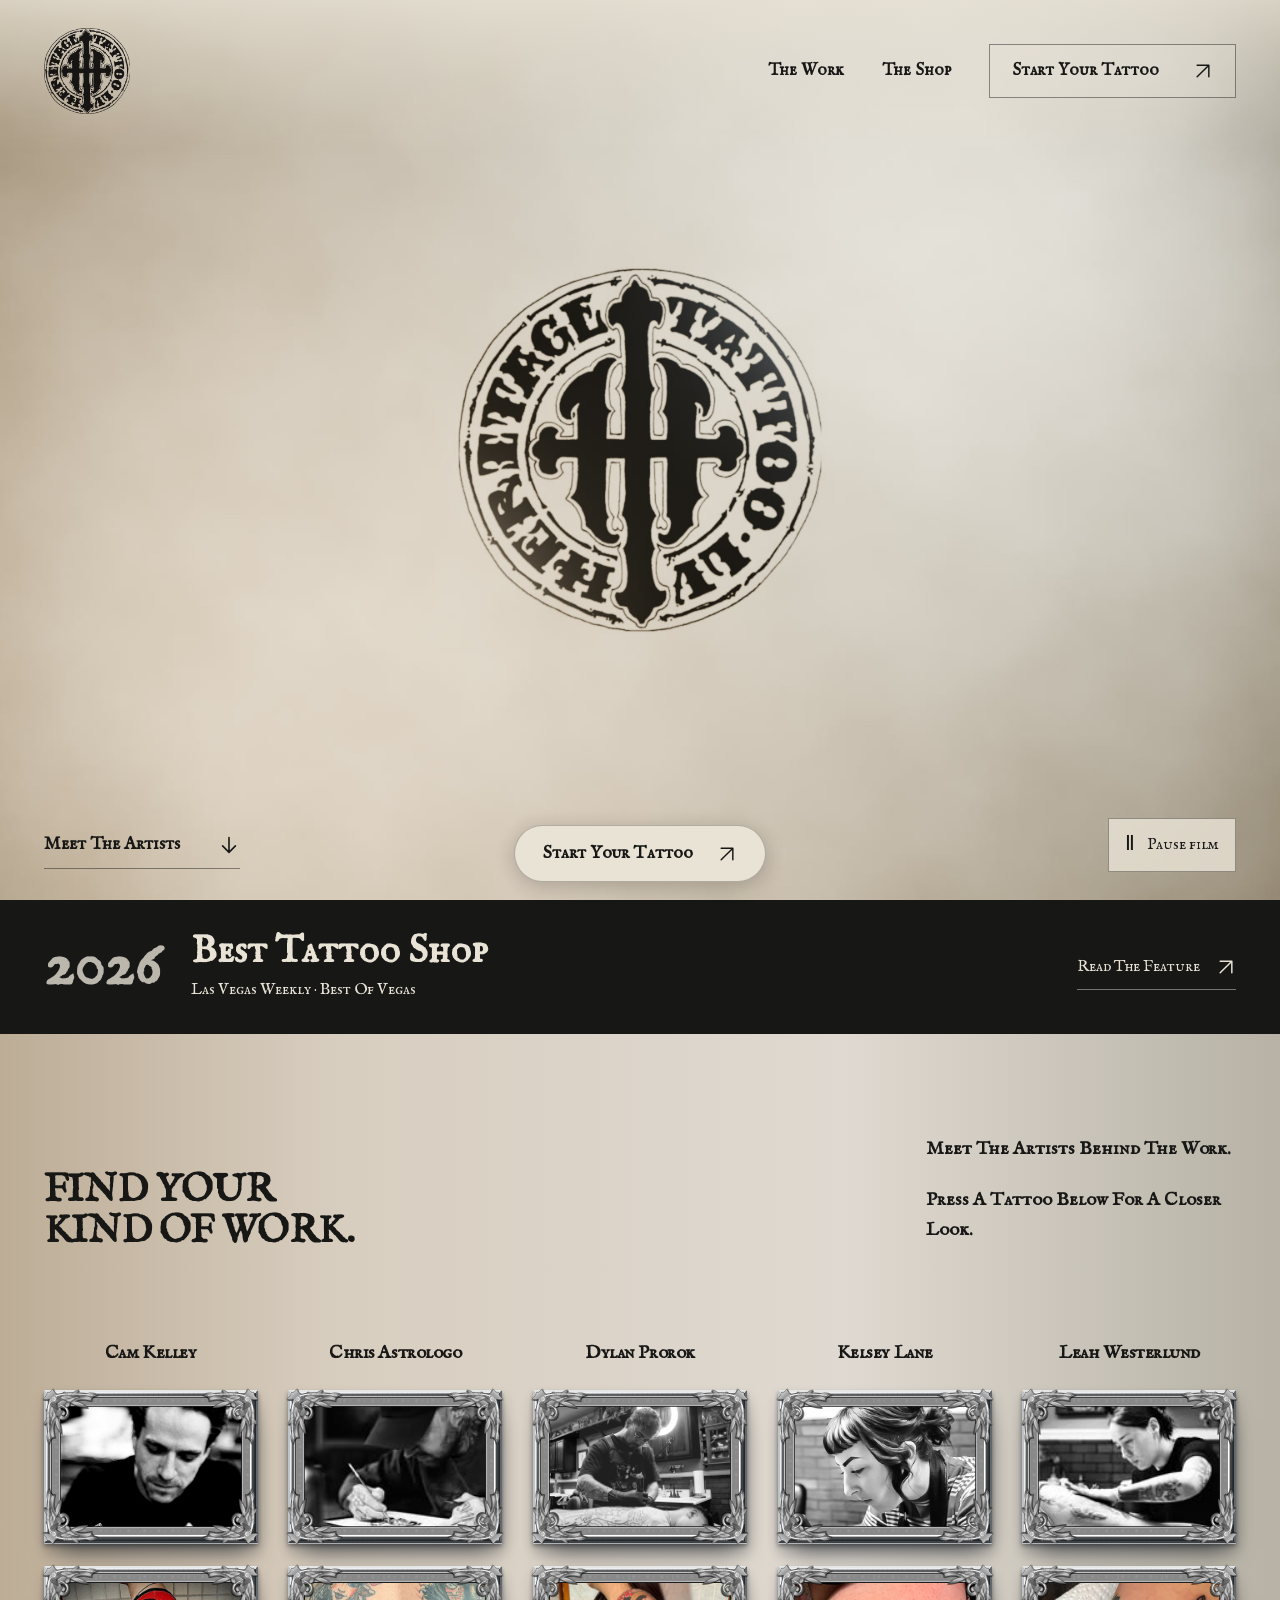
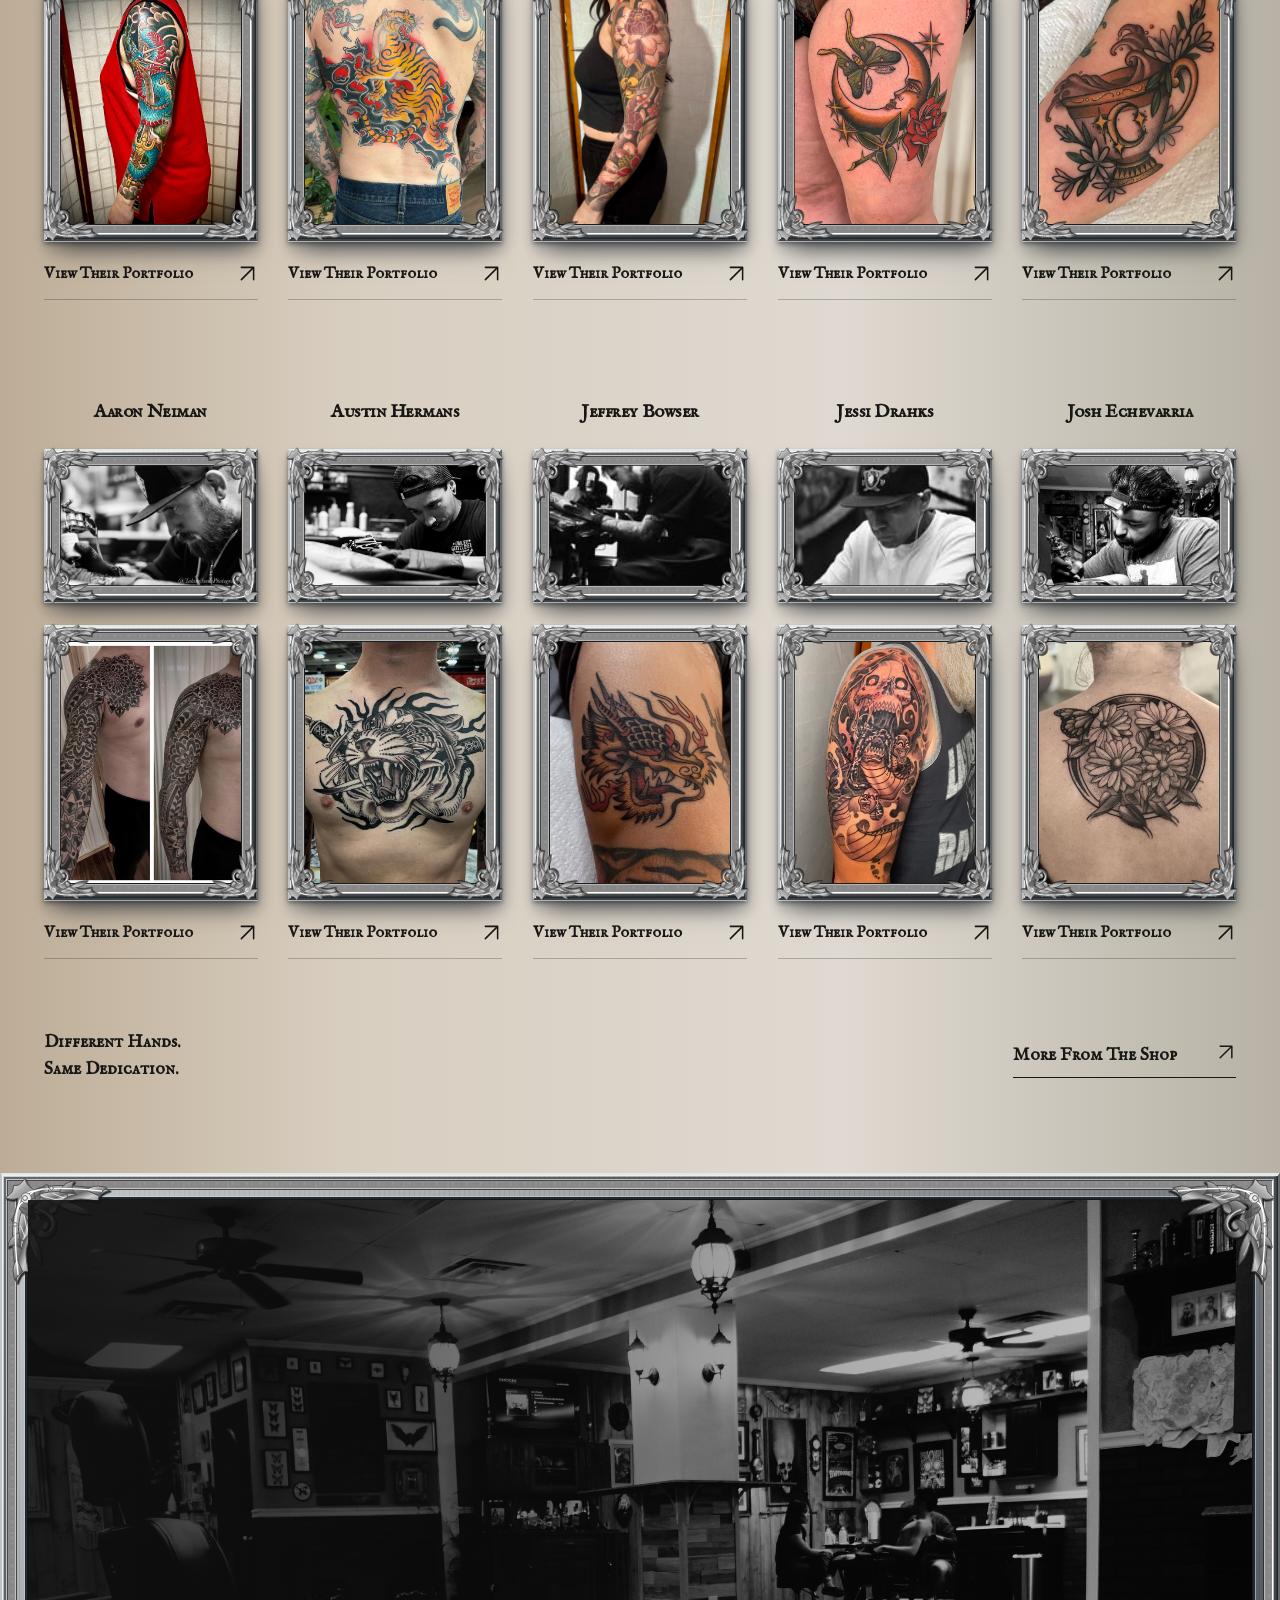
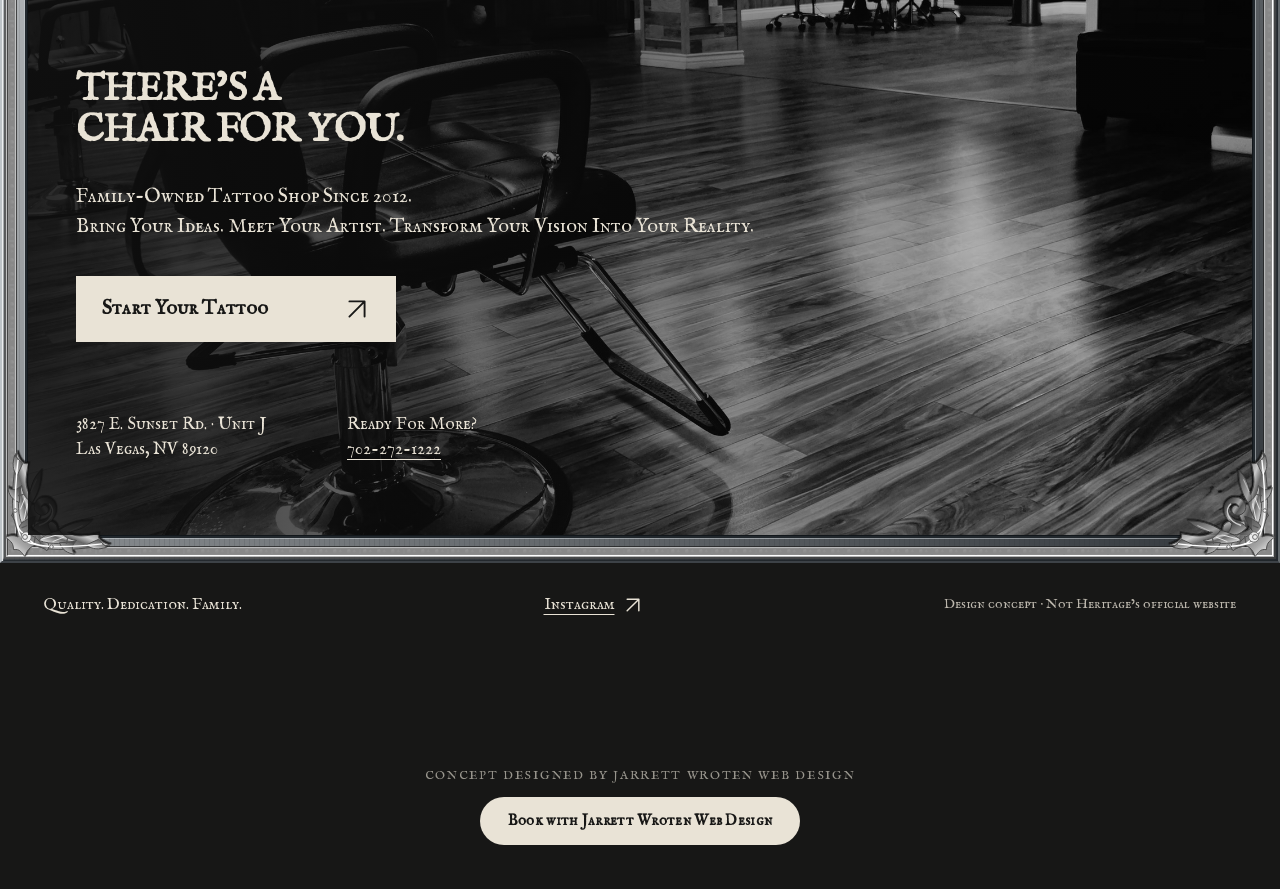
==== commit 20ec3e5b: "Add bottom-center 'Book with Jarrett Wroten Web Design' button (jarrettwroten.com/book/)" ====
--- a/index.html
+++ b/index.html
@@ -30,6 +30,7 @@
   <script src="assets/vendor/lenis-1.3.26/dist/lenis.min.js" defer></script>
   <script src="assets/smooth-scroll.js?v=tau-041" defer></script>
   <script src="app.js?v=single-play-film-20260926" defer></script>
+<script type="text/javascript">(function(w,d){w.clarity=w.clarity||function(){(w.clarity.q=w.clarity.q||[]).push(arguments)};var done=0,ev=["scroll","pointerdown","keydown"],o={passive:true,capture:true};function go(){if(done)return;done=1;ev.forEach(function(e){w.removeEventListener(e,go,o)});var t=d.createElement("script");t.async=1;t.src="https://www.clarity.ms/tag/yvve5xueah";var y=d.getElementsByTagName("script")[0];y.parentNode.insertBefore(t,y)}ev.forEach(function(e){w.addEventListener(e,go,o)});function idle(){w.requestIdleCallback?w.requestIdleCallback(go,{timeout:2500}):setTimeout(go,2500)}d.readyState==="complete"?idle():w.addEventListener("load",idle,{once:true})})(window,document);clarity("set","site","heritage");</script>
 </head>
 <body class="framed-draft">
   <a class="skip-link" href="#work">Skip to the work</a>
@@ -194,5 +195,18 @@
   <footer><p>Quality. Dedication. Family.</p><a href="https://www.instagram.com/heritagetattoolv/" target="_blank" rel="noopener">Instagram <svg class="icon-arrow" viewBox="0 0 24 24" aria-hidden="true" focusable="false"><path d="M5 19 19 5M5 5h14v14"/></svg></a><span>Design concept · Not Heritage’s official website</span></footer>
   <a class="floating-booking" href="https://heritagetattoolv.com/book" target="_blank" rel="noopener">Start Your Tattoo <svg class="icon-arrow" viewBox="0 0 24 24" aria-hidden="true" focusable="false"><path d="M5 19 19 5M5 5h14v14"/></svg></a>
   <dialog class="art-dialog" aria-labelledby="detail-caption"><button class="dialog-close" type="button" aria-label="Close artwork detail">Close <span aria-hidden="true">×</span></button><div class="picture-frame modal-frame"><img alt=""></div><p id="detail-caption"></p></dialog>
+<!-- jw-book:start -->
+<style>
+.jw-book{position:relative;z-index:50;clear:both;display:flex;flex-direction:column;align-items:center;gap:12px;padding:40px 20px calc(44px + env(safe-area-inset-bottom));background:#171716;text-align:center;font-family:inherit;margin:0}
+.jw-book__by{margin:0;font:inherit;font-size:12px;letter-spacing:.14em;text-transform:uppercase;color:rgba(233,227,214,.62)}
+.jw-book__btn{display:inline-flex;align-items:center;justify-content:center;min-height:48px;padding:14px 28px;border-radius:999px;background:#e9e3d6;color:#171716;font:inherit;font-size:15px;font-weight:600;letter-spacing:.02em;line-height:1.2;text-decoration:none;max-width:100%;box-sizing:border-box;transition:transform .2s ease,filter .2s ease}
+.jw-book__btn:hover{transform:translateY(-1px);filter:brightness(1.08)}
+.jw-book__btn:focus-visible{outline:2px solid #e9e3d6;outline-offset:4px}
+</style>
+<aside class="jw-book" aria-label="Concept designed by Jarrett Wroten Web Design">
+<p class="jw-book__by">Concept designed by Jarrett Wroten Web Design</p>
+<a class="jw-book__btn" href="https://jarrettwroten.com/book/" target="_blank" rel="noopener">Book with Jarrett Wroten Web Design</a>
+</aside>
+<!-- jw-book:end -->
 </body>
 </html>
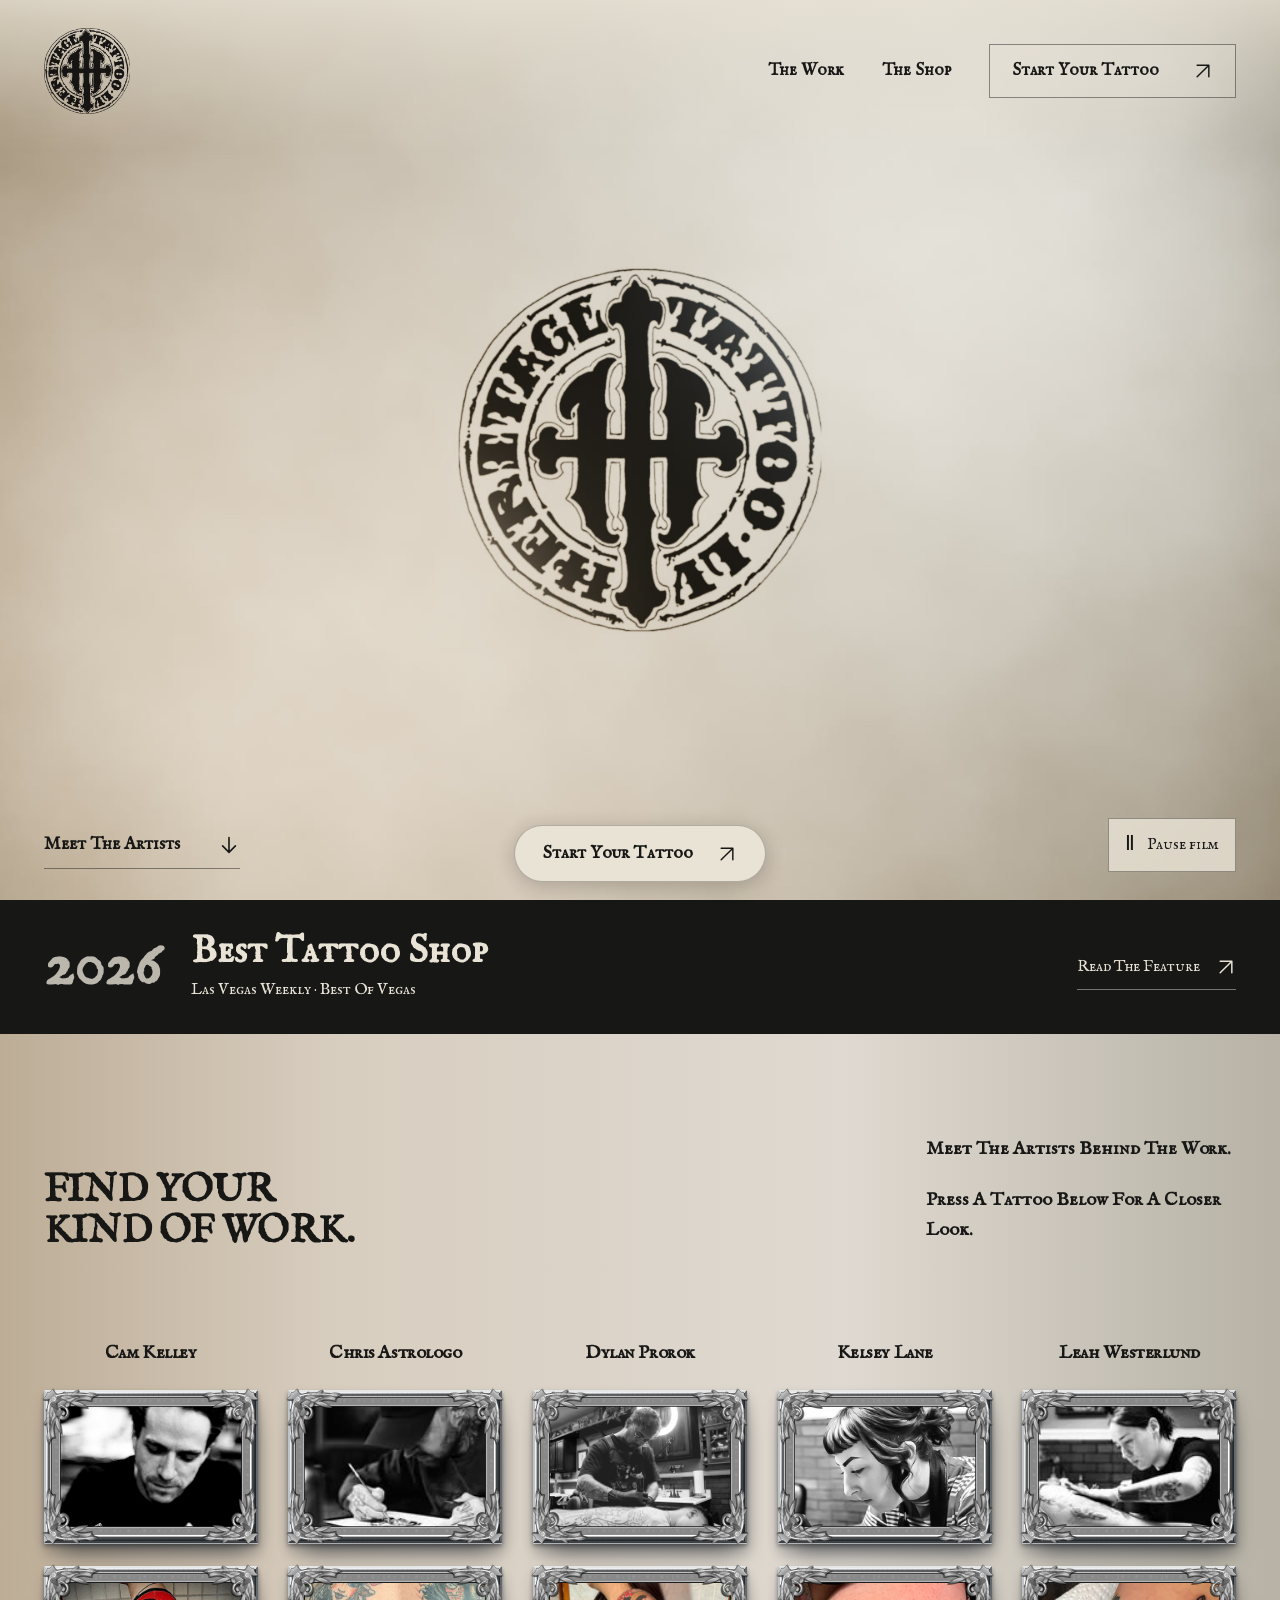
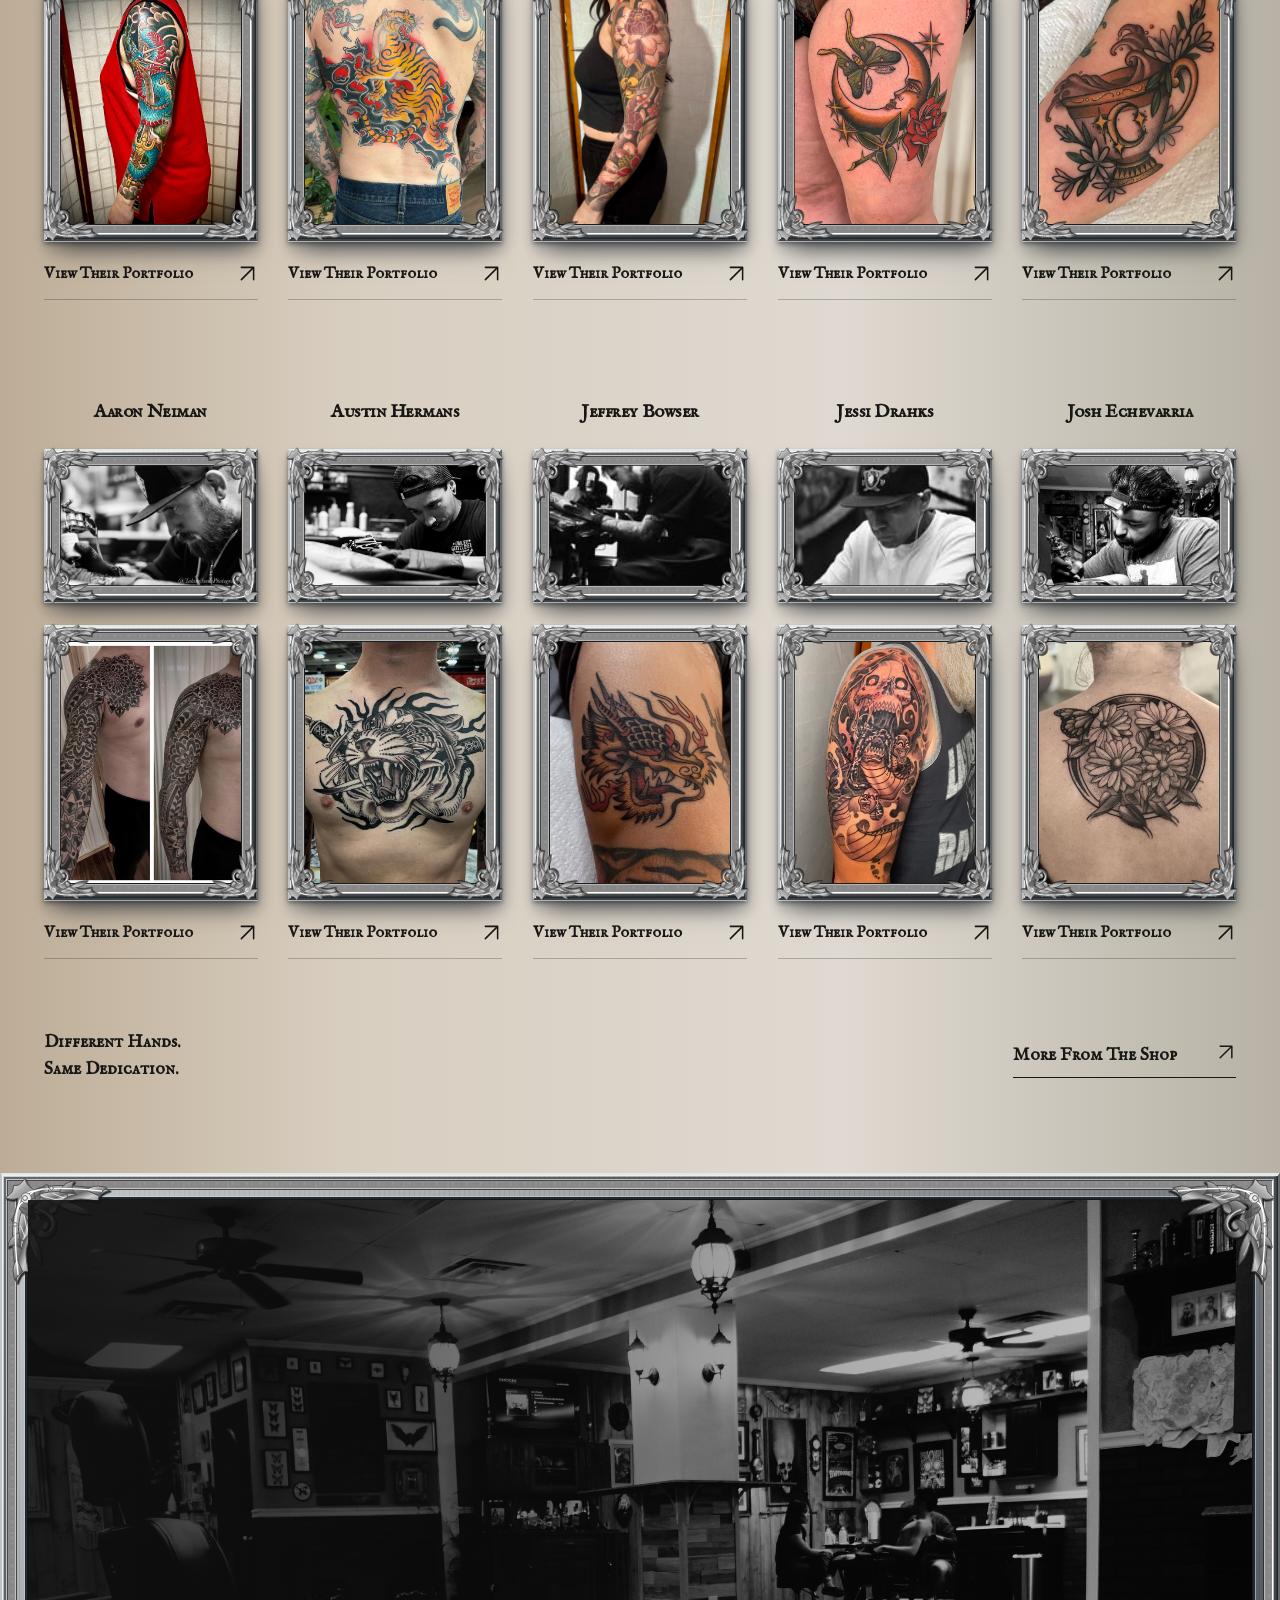
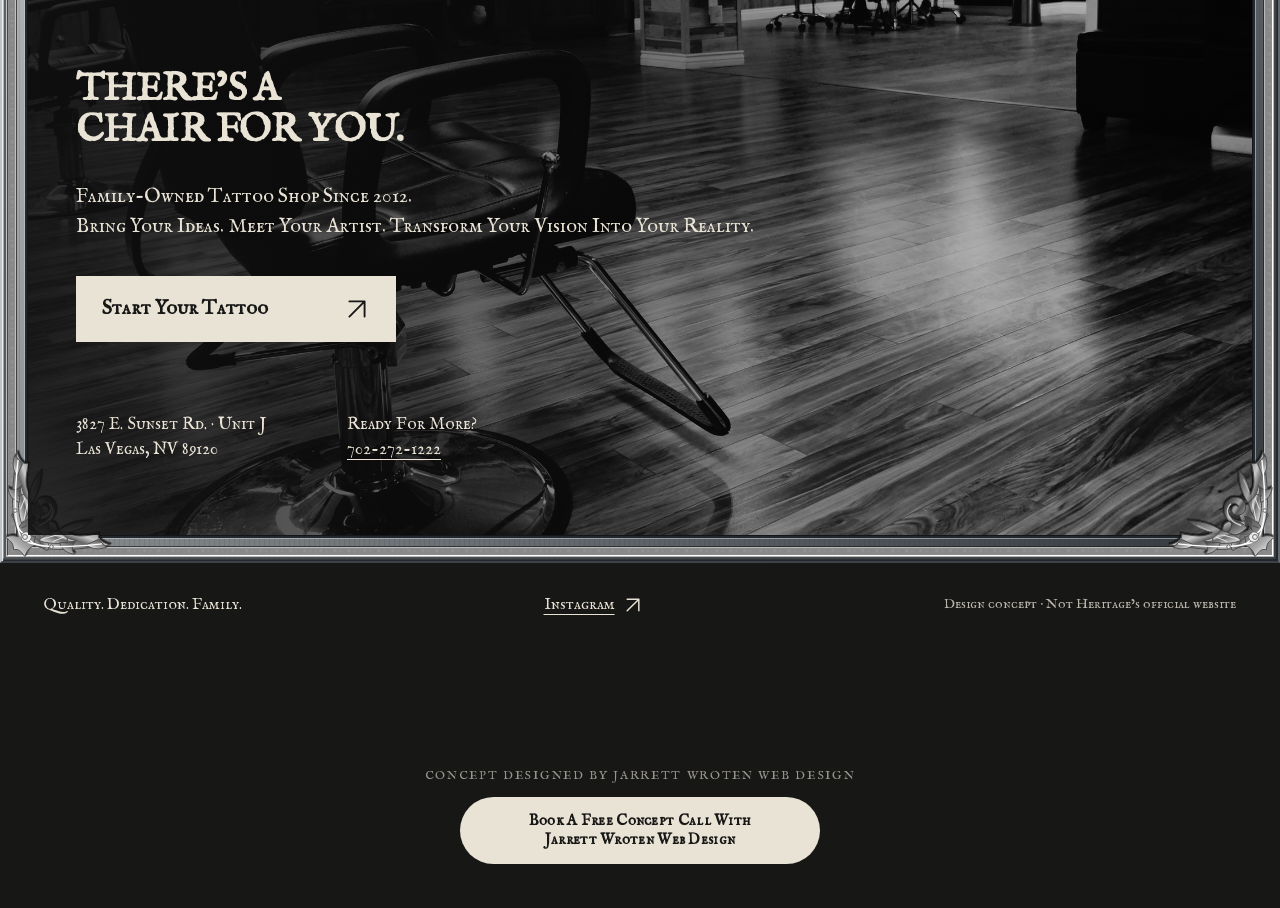
==== commit 79a96d4a: "Book button label: Book A Free Concept Call With Jarrett Wroten Web Design" ====
--- a/index.html
+++ b/index.html
@@ -199,13 +199,13 @@
 <style>
 .jw-book{position:relative;z-index:50;clear:both;display:flex;flex-direction:column;align-items:center;gap:12px;padding:40px 20px calc(44px + env(safe-area-inset-bottom));background:#171716;text-align:center;font-family:inherit;margin:0}
 .jw-book__by{margin:0;font:inherit;font-size:12px;letter-spacing:.14em;text-transform:uppercase;color:rgba(233,227,214,.62)}
-.jw-book__btn{display:inline-flex;align-items:center;justify-content:center;min-height:48px;padding:14px 28px;border-radius:999px;background:#e9e3d6;color:#171716;font:inherit;font-size:15px;font-weight:600;letter-spacing:.02em;line-height:1.2;text-decoration:none;max-width:100%;box-sizing:border-box;transition:transform .2s ease,filter .2s ease}
+.jw-book__btn{display:inline-flex;align-items:center;justify-content:center;min-height:48px;padding:14px 28px;border-radius:999px;background:#e9e3d6;color:#171716;font:inherit;font-size:15px;font-weight:600;letter-spacing:.02em;line-height:1.3;text-decoration:none;text-align:center;text-wrap:balance;max-width:min(100%,360px);box-sizing:border-box;transition:transform .2s ease,filter .2s ease}
 .jw-book__btn:hover{transform:translateY(-1px);filter:brightness(1.08)}
 .jw-book__btn:focus-visible{outline:2px solid #e9e3d6;outline-offset:4px}
 </style>
 <aside class="jw-book" aria-label="Concept designed by Jarrett Wroten Web Design">
 <p class="jw-book__by">Concept designed by Jarrett Wroten Web Design</p>
-<a class="jw-book__btn" href="https://jarrettwroten.com/book/" target="_blank" rel="noopener">Book with Jarrett Wroten Web Design</a>
+<a class="jw-book__btn" href="https://jarrettwroten.com/book/" target="_blank" rel="noopener">Book A Free Concept Call With Jarrett Wroten Web Design</a>
 </aside>
 <!-- jw-book:end -->
 </body>
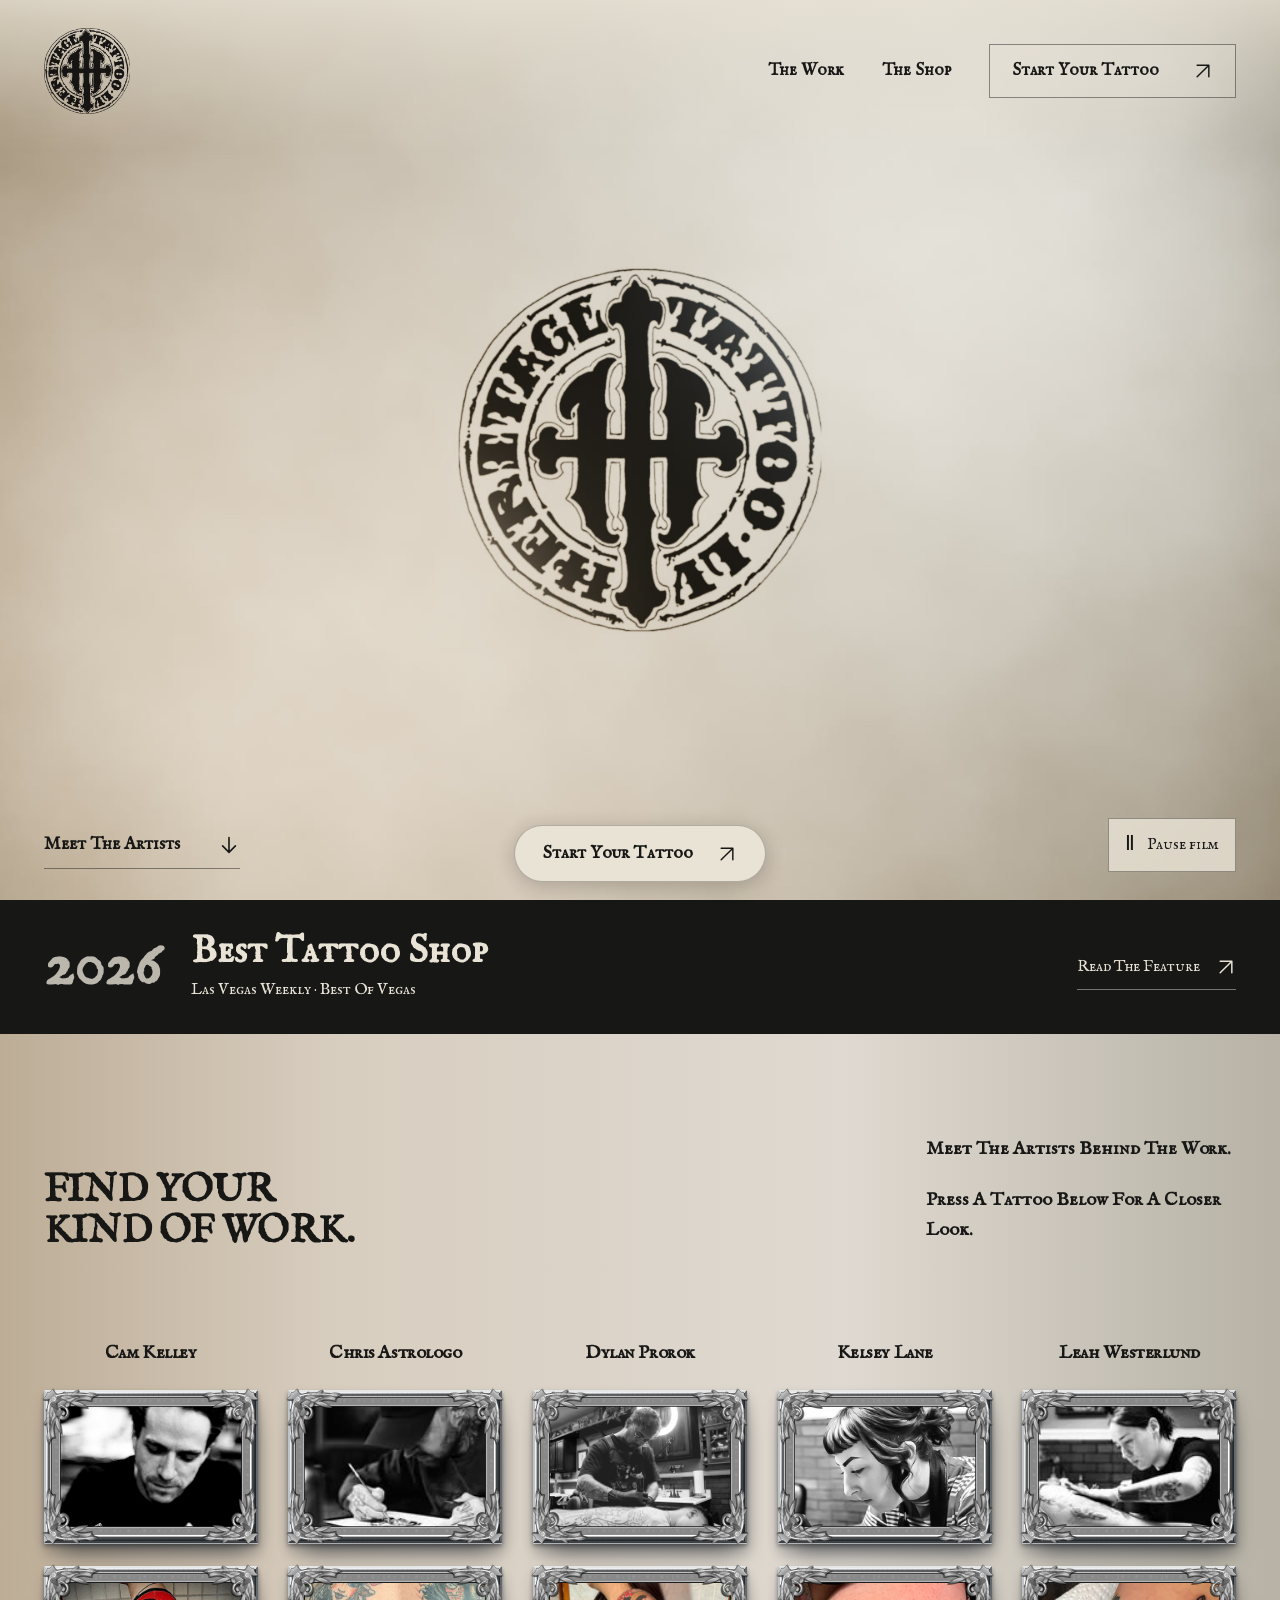
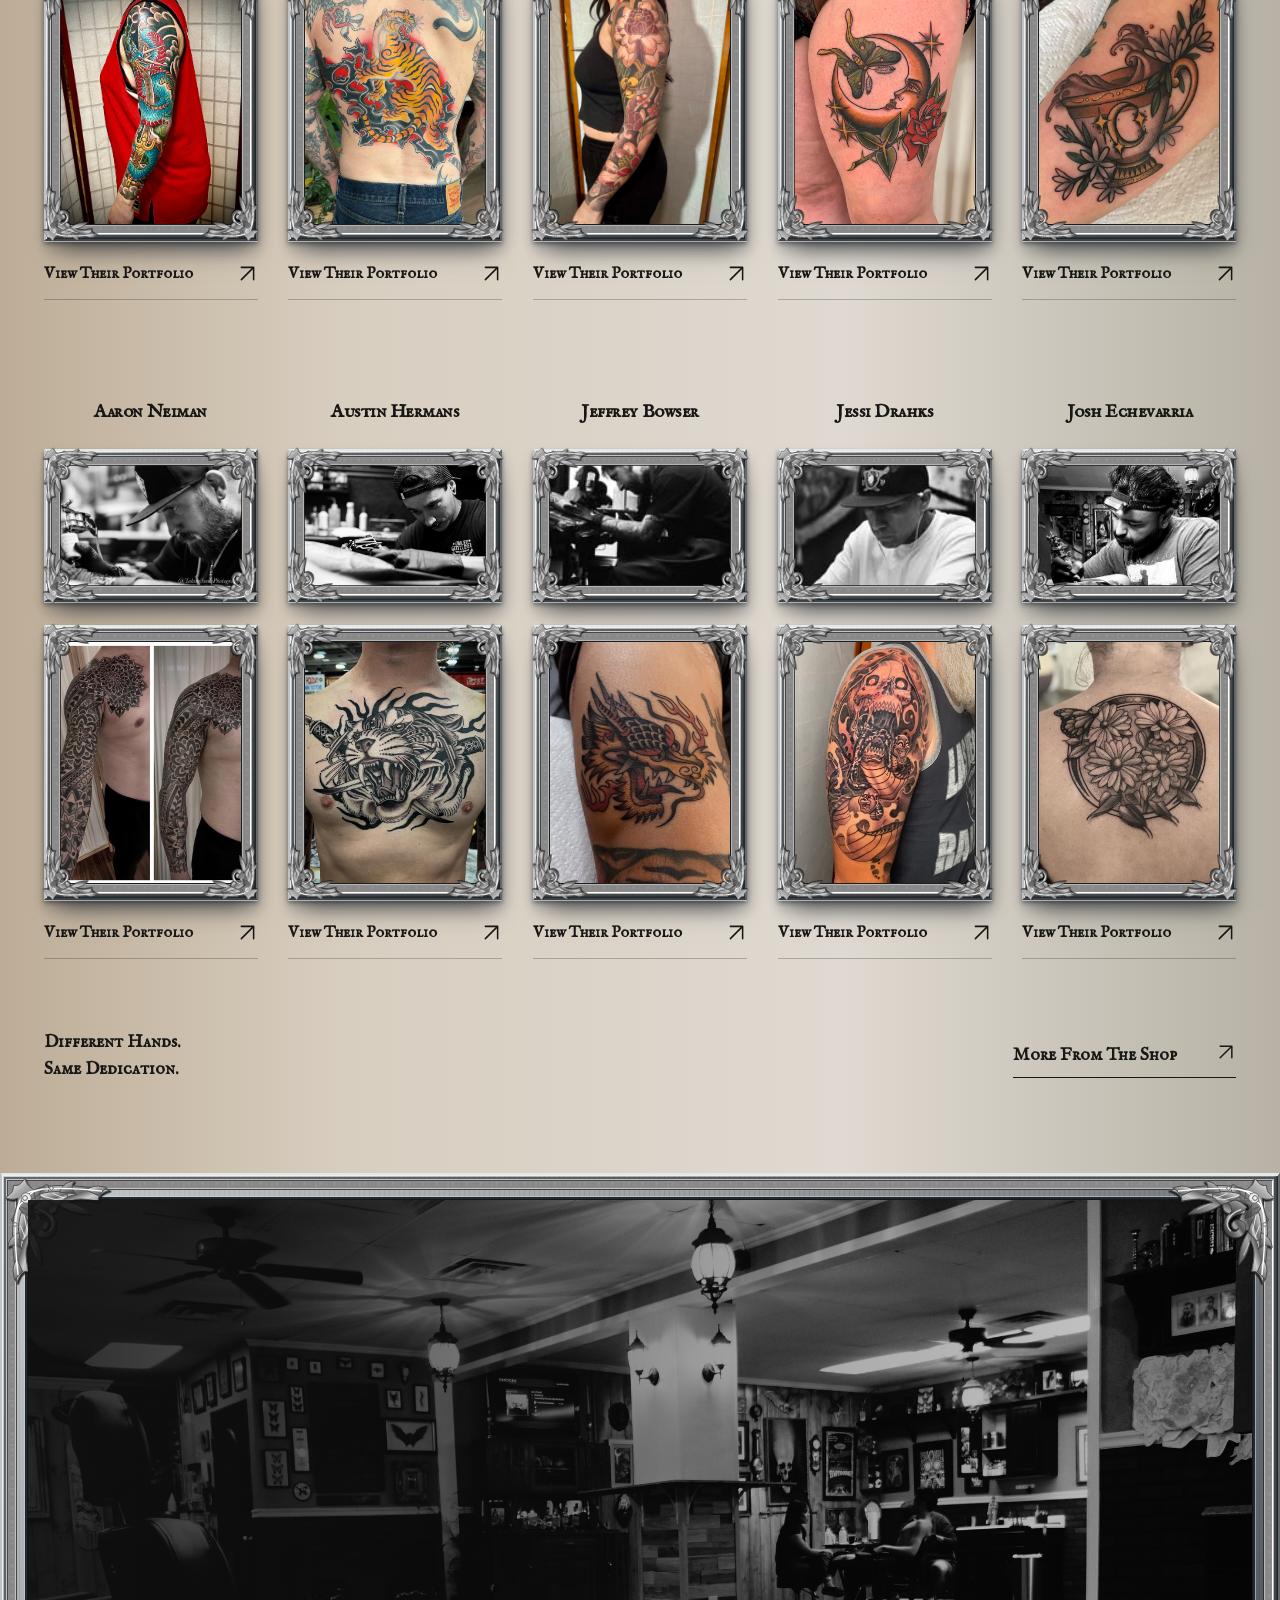
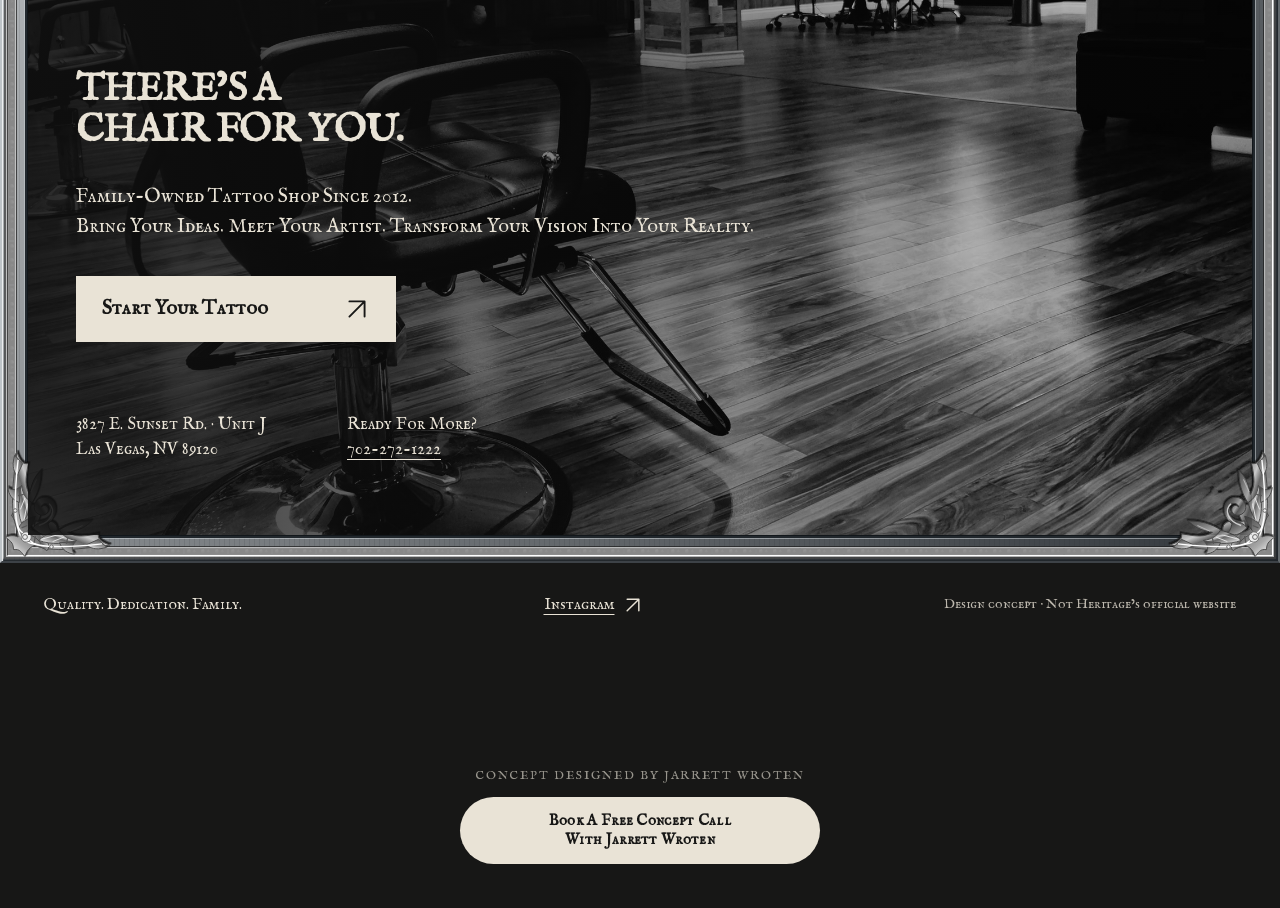
==== commit 421061ca: "Stage 2 hygiene: update credit to Jarrett Wroten and remove visible em dashes" ====
--- a/index.html
+++ b/index.html
@@ -5,11 +5,11 @@
   <meta name="viewport" content="width=device-width, initial-scale=1">
   <meta name="robots" content="noindex,nofollow">
   <meta name="theme-color" content="#171716">
-  <title>Heritage Tattoo — Made Here. Worn Forever.</title>
+  <title>Heritage Tattoo | Made Here. Worn Forever.</title>
   <meta name="description" content="A cinematic website design concept for Heritage Tattoo, Las Vegas.">
   <meta property="og:type" content="website">
   <meta property="og:site_name" content="Heritage Tattoo">
-  <meta property="og:title" content="Heritage Tattoo — Made Here. Worn Forever.">
+  <meta property="og:title" content="Heritage Tattoo | Made Here. Worn Forever.">
   <meta property="og:description" content="A cinematic website design concept for Heritage Tattoo, Las Vegas.">
   <meta property="og:url" content="https://heritage.jarrettwroten.com/">
   <meta property="og:image" content="https://heritage.jarrettwroten.com/assets/heritage-share-logo-v1.png">
@@ -19,7 +19,7 @@
   <meta property="og:image:height" content="909">
   <meta property="og:image:alt" content="The complete Heritage Tattoo Las Vegas logo centered on a charcoal background.">
   <meta name="twitter:card" content="summary_large_image">
-  <meta name="twitter:title" content="Heritage Tattoo — Made Here. Worn Forever.">
+  <meta name="twitter:title" content="Heritage Tattoo | Made Here. Worn Forever.">
   <meta name="twitter:description" content="A cinematic website design concept for Heritage Tattoo, Las Vegas.">
   <meta name="twitter:image" content="https://heritage.jarrettwroten.com/assets/heritage-share-logo-v1.png">
   <meta name="twitter:image:alt" content="The complete Heritage Tattoo Las Vegas logo centered on a charcoal background.">
@@ -80,7 +80,7 @@
           <h3 id="artist-cam">Cam Kelley</h3>
           <div class="picture-frame portrait-frame"><img class="artist-portrait" style="object-position:50% 0%" src="assets/artists/cam-kelley-portrait.jpg" alt="Cam Kelley concentrating on his tattoo work" width="585" height="883" loading="lazy"></div>
           <div class="artist-work">
-            <button class="artist-detail picture-frame work-frame" type="button" data-art="assets/artists/cam-kelley-work-jpeg.jpg" data-caption="Japanese dragon sleeve — Cam Kelley" aria-label="View Cam Kelley’s dragon sleeve in detail">
+            <button class="artist-detail picture-frame work-frame" type="button" data-art="assets/artists/cam-kelley-work-jpeg.jpg" data-caption="Japanese dragon sleeve by Cam Kelley" aria-label="View Cam Kelley’s dragon sleeve in detail">
               <img src="assets/artists/cam-kelley-work-jpeg.jpg" alt="A turquoise and red Japanese dragon sleeve by Cam Kelley" width="1878" height="2504" loading="lazy">
             </button>
             <a class="artist-portfolio" href="https://www.cameronkelleytattoo.com/portfolio" rel="noreferrer" aria-label="View Cam Kelley’s portfolio">View Their Portfolio <svg class="icon-arrow" viewBox="0 0 24 24" aria-hidden="true" focusable="false"><path d="M5 19 19 5M5 5h14v14"/></svg></a>
@@ -90,7 +90,7 @@
           <h3 id="artist-chris">Chris Astrologo</h3>
           <div class="picture-frame portrait-frame"><img class="artist-portrait" src="assets/artists/chris-astrologo-portrait-instagram.jpg" alt="Chris Astrologo drawing, from Heritage’s named artist highlight" width="150" height="150" loading="lazy"></div>
           <div class="artist-work">
-            <button class="artist-detail picture-frame work-frame" type="button" data-art="assets/artists/chris-astrologo-work-tiger.jpg" data-caption="Tiger and rocks — Chris Astrologo" aria-label="View Chris Astrologo’s tiger back tattoo in detail">
+            <button class="artist-detail picture-frame work-frame" type="button" data-art="assets/artists/chris-astrologo-work-tiger.jpg" data-caption="Tiger and rocks by Chris Astrologo" aria-label="View Chris Astrologo’s tiger back tattoo in detail">
               <img src="assets/artists/chris-astrologo-work-tiger.jpg" alt="An orange tiger, black rocks and red background tattooed on a back by Chris Astrologo" width="720" height="960" loading="lazy">
             </button>
             <a class="artist-portfolio" href="https://www.instagram.com/chrisastrologo/" rel="noreferrer" aria-label="View Chris Astrologo’s portfolio">View Their Portfolio <svg class="icon-arrow" viewBox="0 0 24 24" aria-hidden="true" focusable="false"><path d="M5 19 19 5M5 5h14v14"/></svg></a>
@@ -100,7 +100,7 @@
           <h3 id="artist-dylan">Dylan Prorok</h3>
           <div class="picture-frame portrait-frame"><img class="artist-portrait" src="assets/artists/dylan-prorok-portrait.webp" alt="Dylan Prorok tattooing at Heritage" width="1500" height="1000" loading="lazy"></div>
           <div class="artist-work">
-            <button class="artist-detail picture-frame work-frame" type="button" data-art="assets/artists/dylan-prorok-work.jpg" data-caption="Peony and cherry blossom sleeve — Dylan Prorok" aria-label="View Dylan Prorok’s peony and cherry blossom sleeve in detail">
+            <button class="artist-detail picture-frame work-frame" type="button" data-art="assets/artists/dylan-prorok-work.jpg" data-caption="Peony and cherry blossom sleeve by Dylan Prorok" aria-label="View Dylan Prorok’s peony and cherry blossom sleeve in detail">
               <img src="assets/artists/dylan-prorok-work.jpg" alt="A peony and cherry blossom sleeve by Dylan Prorok" width="1536" height="2048" loading="lazy">
             </button>
             <a class="artist-portfolio" href="https://www.dylanprorok.com/portfolio" rel="noreferrer" aria-label="View Dylan Prorok’s portfolio">View Their Portfolio <svg class="icon-arrow" viewBox="0 0 24 24" aria-hidden="true" focusable="false"><path d="M5 19 19 5M5 5h14v14"/></svg></a>
@@ -110,7 +110,7 @@
           <h3 id="artist-kelsey">Kelsey Lane</h3>
           <div class="picture-frame portrait-frame"><img class="artist-portrait" style="object-position:50% 20%" src="assets/artist-kelsey.jpg" alt="Kelsey Lane tattooing at Heritage" width="480" height="640" loading="lazy"></div>
           <div class="artist-work">
-            <button class="artist-detail picture-frame work-frame" type="button" data-art="assets/kelsey-2.jpg" data-caption="Moon, moth & rose — Kelsey Lane" aria-label="View Kelsey Lane’s moon, moth and rose tattoo in detail">
+            <button class="artist-detail picture-frame work-frame" type="button" data-art="assets/kelsey-2.jpg" data-caption="Moon, moth & rose by Kelsey Lane" aria-label="View Kelsey Lane’s moon, moth and rose tattoo in detail">
               <img src="assets/kelsey-2.jpg" alt="A crescent moon, moth and rose tattoo by Kelsey Lane" width="687" height="916" loading="lazy">
             </button>
             <a class="artist-portfolio" href="https://heritagetattoolv.com/kelsey" rel="noreferrer" aria-label="View Kelsey Lane’s portfolio">View Their Portfolio <svg class="icon-arrow" viewBox="0 0 24 24" aria-hidden="true" focusable="false"><path d="M5 19 19 5M5 5h14v14"/></svg></a>
@@ -120,7 +120,7 @@
           <h3 id="artist-leah">Leah Westerlund</h3>
           <div class="picture-frame portrait-frame"><img class="artist-portrait" src="assets/artists/leah-portrait-highlight-150.jpg" alt="Leah Westerlund at work, from Heritage’s named artist highlight" width="150" height="150" loading="lazy"></div>
           <div class="artist-work">
-            <button class="artist-detail picture-frame work-frame" type="button" data-art="assets/artists/leah-work-jasmine-tea-full.jpg" data-caption="Jasmine tea — Leah Westerlund" aria-label="View Leah Westerlund’s jasmine tea tattoo in detail">
+            <button class="artist-detail picture-frame work-frame" type="button" data-art="assets/artists/leah-work-jasmine-tea-full.jpg" data-caption="Jasmine tea by Leah Westerlund" aria-label="View Leah Westerlund’s jasmine tea tattoo in detail">
               <img src="assets/artists/leah-work-jasmine-tea-full.jpg" alt="A gold teacup with jasmine flowers tattooed by Leah Westerlund" width="1440" height="1440" loading="lazy">
             </button>
             <a class="artist-portfolio" href="https://www.instagram.com/westerlund.tattoos/" rel="noreferrer" aria-label="View Leah Westerlund’s portfolio">View Their Portfolio <svg class="icon-arrow" viewBox="0 0 24 24" aria-hidden="true" focusable="false"><path d="M5 19 19 5M5 5h14v14"/></svg></a>
@@ -130,7 +130,7 @@
           <h3 id="artist-aaron">Aaron Neiman</h3>
           <div class="picture-frame portrait-frame"><img class="artist-portrait" src="assets/artist-aaron.jpg" alt="Aaron Neiman concentrating on a tattoo" width="1920" height="1281" loading="lazy"></div>
           <div class="artist-work">
-            <button class="artist-detail picture-frame work-frame" type="button" data-art="assets/aaron-4.jpg" data-caption="Ornamental sleeve — Aaron Neiman" aria-label="View Aaron Neiman’s ornamental sleeve in detail">
+            <button class="artist-detail picture-frame work-frame" type="button" data-art="assets/aaron-4.jpg" data-caption="Ornamental sleeve by Aaron Neiman" aria-label="View Aaron Neiman’s ornamental sleeve in detail">
               <img src="assets/aaron-4.jpg" alt="Two views of a black ornamental sleeve by Aaron Neiman" width="911" height="916" loading="lazy">
             </button>
             <a class="artist-portfolio" href="https://heritagetattoolv.com/aaron" rel="noreferrer" aria-label="View Aaron Neiman’s portfolio">View Their Portfolio <svg class="icon-arrow" viewBox="0 0 24 24" aria-hidden="true" focusable="false"><path d="M5 19 19 5M5 5h14v14"/></svg></a>
@@ -140,7 +140,7 @@
           <h3 id="artist-austin">Austin Hermans</h3>
           <div class="picture-frame portrait-frame"><img class="artist-portrait" src="assets/artists/austin-hermans-site-original.jpg" alt="Austin Hermans working on a tattoo" width="2894" height="1926" loading="lazy"></div>
           <div class="artist-work">
-            <button class="artist-detail picture-frame work-frame" type="button" data-art="assets/artists/austin-hermans-work.jpg" data-caption="Tiger and swords — Austin Hermans" aria-label="View Austin Hermans’s tiger and swords chest tattoo in detail">
+            <button class="artist-detail picture-frame work-frame" type="button" data-art="assets/artists/austin-hermans-work.jpg" data-caption="Tiger and swords by Austin Hermans" aria-label="View Austin Hermans’s tiger and swords chest tattoo in detail">
               <img src="assets/artists/austin-hermans-work.jpg" alt="A bold tiger and swords chest tattoo by Austin Hermans" width="1440" height="1644" loading="lazy">
             </button>
             <a class="artist-portfolio" href="https://www.instagram.com/okayaustinart/" rel="noreferrer" aria-label="View Austin Hermans’s portfolio">View Their Portfolio <svg class="icon-arrow" viewBox="0 0 24 24" aria-hidden="true" focusable="false"><path d="M5 19 19 5M5 5h14v14"/></svg></a>
@@ -150,7 +150,7 @@
           <h3 id="artist-jeffrey">Jeffrey Bowser</h3>
           <div class="picture-frame portrait-frame"><img class="artist-portrait" src="assets/artists/jeffrey-bowser-portrait-instagram.jpg" alt="Jeffrey Bowser at work, from Heritage’s named artist highlight" width="150" height="150" loading="lazy"></div>
           <div class="artist-work">
-            <button class="artist-detail picture-frame work-frame" type="button" data-art="assets/artists/jeffrey-bowser-work-dragon.jpg" data-caption="Golden dragon — Jeffrey Bowser" aria-label="View Jeffrey Bowser’s golden dragon tattoo in detail">
+            <button class="artist-detail picture-frame work-frame" type="button" data-art="assets/artists/jeffrey-bowser-work-dragon.jpg" data-caption="Golden dragon by Jeffrey Bowser" aria-label="View Jeffrey Bowser’s golden dragon tattoo in detail">
               <img src="assets/artists/jeffrey-bowser-work-dragon.jpg" alt="A golden, red and black dragon head tattoo by Jeffrey Bowser" width="720" height="960" loading="lazy">
             </button>
             <a class="artist-portfolio" href="https://www.instagram.com/jckbtattoos/" rel="noreferrer" aria-label="View Jeffrey Bowser’s portfolio">View Their Portfolio <svg class="icon-arrow" viewBox="0 0 24 24" aria-hidden="true" focusable="false"><path d="M5 19 19 5M5 5h14v14"/></svg></a>
@@ -160,7 +160,7 @@
           <h3 id="artist-jessi">Jessi Drahks</h3>
           <div class="picture-frame portrait-frame"><img class="artist-portrait" style="object-position:50% 20%" src="assets/artists/jessi-drahks-portrait-thumb.jpg" alt="Jessi Drahks at work, from Heritage’s named artist highlight" width="150" height="150" loading="lazy"></div>
           <div class="artist-work">
-            <button class="artist-detail picture-frame work-frame" type="button" data-art="assets/artists/jessi-drahks-work-candidate.jpg" data-caption="Reaper and snake cover-up — Jessi Drahks" aria-label="View Jessi Drahks’s reaper and snake tattoo in detail">
+            <button class="artist-detail picture-frame work-frame" type="button" data-art="assets/artists/jessi-drahks-work-candidate.jpg" data-caption="Reaper and snake cover-up by Jessi Drahks" aria-label="View Jessi Drahks’s reaper and snake tattoo in detail">
               <img src="assets/artists/jessi-drahks-work-candidate.jpg" alt="A black-and-gray reaper and snake upper-arm tattoo by Jessi Drahks" width="720" height="1280" loading="lazy">
             </button>
             <a class="artist-portfolio" href="https://www.instagram.com/jessi.drahks/" rel="noreferrer" aria-label="View Jessi Drahks’s portfolio">View Their Portfolio <svg class="icon-arrow" viewBox="0 0 24 24" aria-hidden="true" focusable="false"><path d="M5 19 19 5M5 5h14v14"/></svg></a>
@@ -170,7 +170,7 @@
           <h3 id="artist-josh">Josh Echevarria</h3>
           <div class="picture-frame portrait-frame"><img class="artist-portrait" style="object-position:50% 20%" src="assets/artists/josh-echevarria-portrait.jpeg" alt="Josh Echevarria, also known as Josh Etch, tattooing" width="439" height="530" loading="lazy"></div>
           <div class="artist-work">
-            <button class="artist-detail picture-frame work-frame" type="button" data-art="assets/artists/josh-echevarria-work.jpeg" data-caption="Flowers and butterfly — Josh Echevarria" aria-label="View Josh Echevarria’s floral back tattoo in detail">
+            <button class="artist-detail picture-frame work-frame" type="button" data-art="assets/artists/josh-echevarria-work.jpeg" data-caption="Flowers and butterfly by Josh Echevarria" aria-label="View Josh Echevarria’s floral back tattoo in detail">
               <img src="assets/artists/josh-echevarria-work.jpeg" alt="A floral and butterfly upper-back tattoo by Josh Echevarria" width="842" height="916" loading="lazy">
             </button>
             <a class="artist-portfolio" href="https://heritagetattoolv.com/josh" rel="noreferrer" aria-label="View Josh Echevarria’s portfolio">View Their Portfolio <svg class="icon-arrow" viewBox="0 0 24 24" aria-hidden="true" focusable="false"><path d="M5 19 19 5M5 5h14v14"/></svg></a>
@@ -203,9 +203,9 @@
 .jw-book__btn:hover{transform:translateY(-1px);filter:brightness(1.08)}
 .jw-book__btn:focus-visible{outline:2px solid #e9e3d6;outline-offset:4px}
 </style>
-<aside class="jw-book" aria-label="Concept designed by Jarrett Wroten Web Design">
-<p class="jw-book__by">Concept designed by Jarrett Wroten Web Design</p>
-<a class="jw-book__btn" href="https://jarrettwroten.com/book/" target="_blank" rel="noopener">Book A Free Concept Call With Jarrett Wroten Web Design</a>
+<aside class="jw-book" aria-label="Concept designed by Jarrett Wroten">
+<p class="jw-book__by">Concept designed by Jarrett Wroten</p>
+<a class="jw-book__btn" href="https://jarrettwroten.com/book/" target="_blank" rel="noopener">Book A Free Concept Call With Jarrett Wroten</a>
 </aside>
 <!-- jw-book:end -->
 </body>
